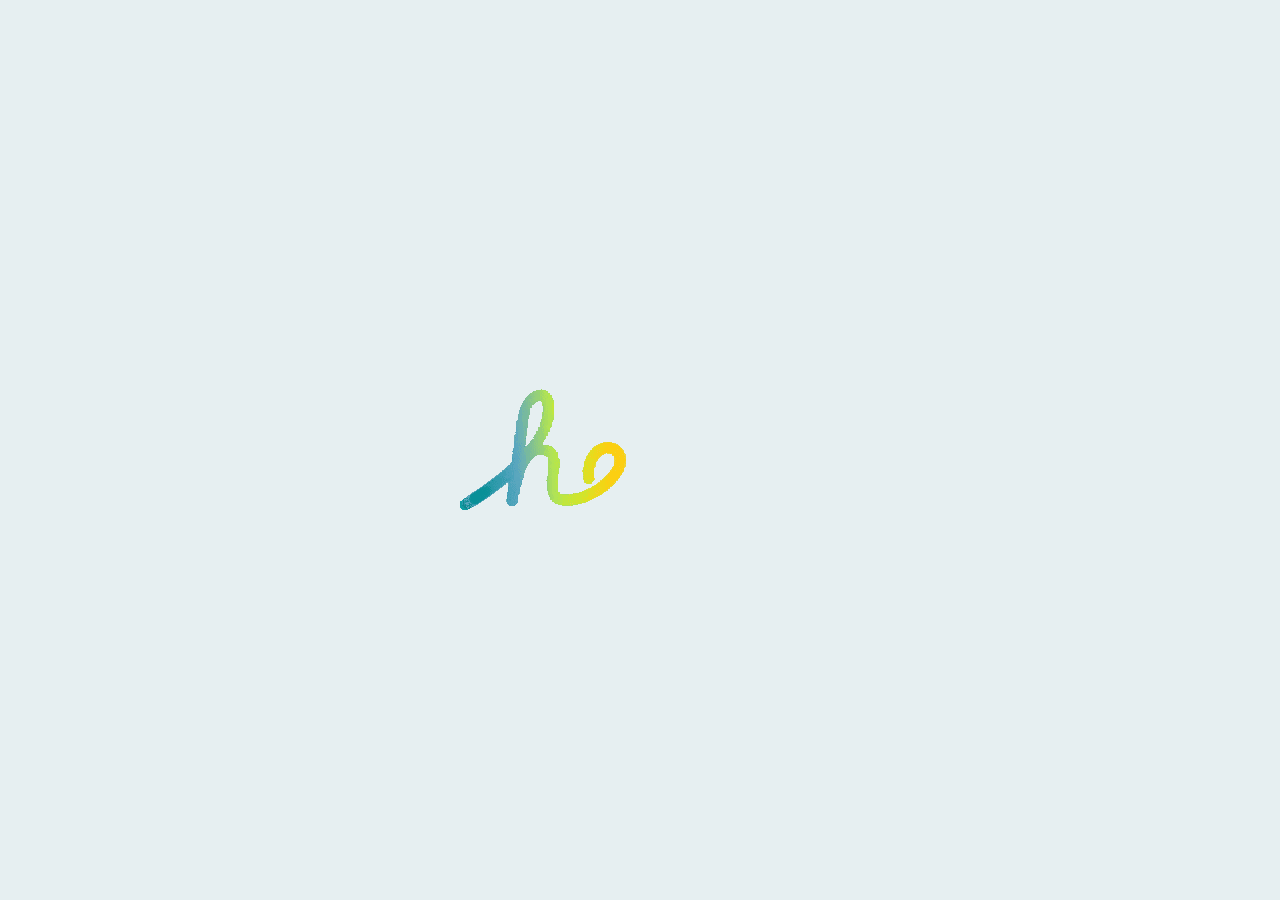
==== index.html @ bbb646bc "update" ====
<!DOCTYPE html>
<html lang="en">
<head>
    <meta charset="UTF-8">
    <meta http-equiv="X-UA-Compatible" content="IE=edge">
    <meta name="viewport" content="width=device-width, initial-scale=1.0">
    <meta name="keywords" content="website, about" />
    <meta name="description" content="Welcome to PhucDo's Website - Home Page" />
    <!-- Custom CSS -->
    <link rel="stylesheet" href="./assets/css/style.css">
    <!-- Font Awesome -->
    <link rel="stylesheet" href="https://cdnjs.cloudflare.com/ajax/libs/font-awesome/5.15.3/css/all.min.css" integrity="sha512-iBBXm8fW90+nuLcSKlbmrPcLa0OT92xO1BIsZ+ywDWZCvqsWgccV3gFoRBv0z+8dLJgyAHIhR35VZc2oM/gI1w==" crossorigin="anonymous" referrerpolicy="no-referrer" />
    <!-- Favicon -->
    <link id='favicon' rel="shortcut icon" href="./assets/images/favicon.png" type="image/x-png">
    <title>Phuc Do - Home Page</title>
</head>
<body oncontextmenu="return false">

<!-- pre loader -->
<div class="loader-container">
  <img draggable="true" src="./assets/images/hello.gif" alt="">
</div>
<header>
        <a href="https://github.com/dobabaophuc1706" class="logo">Phuc Do  <img src="https://raw.githubusercontent.com/dobabaophuc1706/dobabaophuc1706.github.io/main/assets/images/status.png" width="14" height="14" alt="status"></a>

        <div id="menu" class="fas fa-bars"></div>
        <nav class="navbar">
            <ul>
            <li><a class="active" href="https://dobabaophuc1706-github-io.pages.dev/music">Music</a></li>
            <li><a class="active" href="https://dobabaophuc1706-github-io.pages.dev/signIPA">Sign IPA</a></li>
            <li><a class="active" href="https://github.com/dobabaophuc1706/LS-UI-Store">LS UI Store</a></li>
            <li><a class="active" href="https://misakarepojson.pages.dev">Check Tweaks</a></li>
            <li><a class="active" href="https://fontclock.pages.dev">Clock Fonts</a></li>
            </ul>
        </nav>
</header>
<!-- navbar ends -->


<!-- hero section starts -->
<section class="home" id="home">
    <div id="particles-js"></div>

    <div class="content">
    <h2>Hi...<br/> I'm Phuc... <span></span></h2>
    <p>I am <span class="typing-text"></span></p>
    <a href="misaka://addrepo=https://misakarepojson.pages.dev/repo.json" class="btn"><span>Add Misaka Repository</span>
      <i class="fas fa-arrow-circle-down"></i>
    </a>
    <div class="socials">
        <ul class="social-icons">
          <li><a class="github" aria-label="GitHub" href="https://github.com/dobabaophuc1706" target="_blank"><i class="fab fa-github"></i></a></li>
          <li><a class="twitter" aria-label="Twitter" href="https://twitter.com/dobabaophuc" target="_blank"><i class="fab fa-twitter"></i></a></li>
          <li><a class="facebook" aria-label="Facebook" href="https://facebook.com/dobabaophuc1706" target="_blank"><i class="fab fa-facebook"></i></a></li>
          <li><a class="telegram" aria-label="Telegram" href="https://t.me/phucdo1706" target="_blank"><i class="fab fa-telegram"></i></a></li>
          <li><a class="yt" aria-label="YouTube" href="https://www.youtube.com/channel/UCB5ZQyTwXWkXCg0PFtH3zMQ" target="_blank"><i class="fab fa-youtube"></i></a></li>
          <li><a class="spotify" aria-label="Spotify" href="https://open.spotify.com/user/31e762ovvlrkbr4xlr22jmeultrm?fbclid=IwAR3EczogTOwq1fBAxsrzgwaZUulPCOMo-_GIWRINCuCqUSP1M-WBtZqvEN4"><i class="fab fa-spotify" target="_blank"></i></a></li>
          <li><a class="kofi" aria-label="Ko-Fi" href="https://ko-fi.com/dobabaophuc"><i class="fas fa-coffee" target="_blank"></i></a></li>
        </ul>
      </div>
      </div>
      <div class="image">
    <img draggable="false" class="tilt" src="./assets/images/avt2.png" alt="">
</div>
</section>
<!-- hero section ends -->


<!-- ==== ALL MAJOR JAVASCRIPT CDNS STARTS ==== -->
<!-- jquery cdn -->
<script src="https://cdnjs.cloudflare.com/ajax/libs/jquery/3.6.0/jquery.min.js" integrity="sha512-894YE6QWD5I59HgZOGReFYm4dnWc1Qt5NtvYSaNcOP+u1T9qYdvdihz0PPSiiqn/+/3e7Jo4EaG7TubfWGUrMQ==" crossorigin="anonymous" referrerpolicy="no-referrer"></script>

<!-- typed.js cdn -->
<script src="https://cdnjs.cloudflare.com/ajax/libs/typed.js/2.0.5/typed.min.js" integrity="sha512-1KbKusm/hAtkX5FScVR5G36wodIMnVd/aP04af06iyQTkD17szAMGNmxfNH+tEuFp3Og/P5G32L1qEC47CZbUQ==" crossorigin="anonymous" referrerpolicy="no-referrer"></script>

<!-- particle.js links -->
<script src="./assets/js/particles.min.js"></script>
<script src="./assets/js/app.js"></script>

<!-- vanilla tilt.js links -->
<script src="https://cdnjs.cloudflare.com/ajax/libs/vanilla-tilt/1.7.0/vanilla-tilt.min.js" integrity="sha512-SttpKhJqONuBVxbRcuH0wezjuX+BoFoli0yPsnrAADcHsQMW8rkR84ItFHGIkPvhnlRnE2FaifDOUw+EltbuHg==" crossorigin="anonymous" referrerpolicy="no-referrer"></script>

<!-- scroll reveal anim -->
<script src="https://unpkg.com/scrollreveal"></script>

<script
      type="text/javascript"
      src="https://cdn.jsdelivr.net/npm/emailjs-com@3/dist/email.min.js"
    ></script>

<!-- ==== ALL MAJOR JAVASCRIPT CDNS ENDS ==== -->

<script src="./assets/js/script.js"></script>

</body>
</html>
---- assets/css/style.css ----
@import url("https://fonts.googleapis.com/css2?family=Poppins:wght@400;600;700&display=swap");
@import url("https://fonts.googleapis.com/css2?family=Nunito:ital,wght@0,300;0,400;0,600;0,700;1,300;1,400&display=swap");

* {
  margin: 0;
  padding: 0;
  box-sizing: border-box;
  text-decoration: none;
  outline: none;
  border: none;
  text-transform: capitalize;
  transition: all 0.2s linear;
}
html {
  font-size: 62.5%;
  overflow-x: hidden;
  scroll-behavior: smooth;
}
body {
  background: #f7f7f7;
  font-family: "Poppins", sans-serif;
}

*::selection {
  background: #2b3dda;
  color: #fff;
}

html {
  font-size: 62.5%;
  overflow-x: hidden;
}
html::-webkit-scrollbar {
  width: 0.8rem;
}
html::-webkit-scrollbar-track {
  background: rgb(202, 245, 232);
}
html::-webkit-scrollbar-thumb {
  background: #017377;
}

/* pre loader start */
.loader-container {
  position: fixed;
  top: 0;
  left: 0;
  z-index: 10000;
  background: #e6eff1;
  display: flex;
  align-items: center;
  justify-content: center;
  height: 100%;
  width: 100%;
}
.loader-container.fade-out {
  top: -120%;
}
/* pre loader end */

/* navbar starts */
header {
  position: fixed;
  top: 0;
  left: 0;
  right: 0;
  z-index: 1000;
  display: flex;
  align-items: center;
  justify-content: space-between;
  padding: 1.7rem 10%;
  height: 6.5rem;
  background-color: #fff;
  box-shadow: 0 1px 4px rgba(146, 161, 176, 0.3);
}
section {
  min-height: 100vh;
  padding: 2rem 9%;
}
.heading {
  font-size: 3.5rem;
  color: rgb(32, 32, 32);
  font-weight: 800;
  text-align: center;
}
.heading span {
  color: rgb(115, 3, 167);
}
header .logo {
  font-size: 1.9rem;
  font-weight: 800;
  text-decoration: none;
  color: #0e2431;
}
header .logo i {
  font-size: 2.2rem;
}
header .logo:hover {
  color: #fc8c05;
}
header .navbar ul {
  list-style: none;
  display: flex;
  justify-content: center;
  align-items: center;
}
header .navbar li {
  margin-left: 2.5rem;
}
header .navbar ul li a {
  font-size: 1.57rem;
  color: #0e2431;
  font-weight: 600;
  text-decoration: none;
  letter-spacing: 0.04rem;
  transition: 0.2s;
}
header .navbar ul li a.active,
header .navbar ul li a:hover {
  color: #007bb6;
  border-bottom: 0.2rem solid #007bb6;
  padding: 0.5rem 0;
}
/* navbar ends */

/* hamburger icon starts*/
#menu {
  font-size: 3rem;
  cursor: pointer;
  color: rgb(24, 2, 63);
  display: none;
}
@media (max-width: 768px) {
  #menu {
    display: block;
  }
  header .navbar {
    position: fixed;
    top: 6.5rem;
    right: -120%;
    width: 75%;
    height: 100%;
    text-align: left;
    align-items: flex-start;
    background-color: #0e0f31;
  }
  header .navbar ul {
    flex-flow: column;
    padding: 1rem;
  }
  header .navbar ul li {
    text-align: center;
    width: 100%;
    margin: 1rem 0;
    border-radius: 0.5rem;
    width: 26rem;
  }
  header .navbar ul li a {
    display: block;
    padding: 1rem;
    text-align: left;
    color: #fff;
    font-size: 2rem;
  }
  header .navbar ul li a.active,
  header .navbar ul li a:hover {
    padding: 1rem;
    color: #fff;
    border-radius: 0.5rem;
    border-bottom: 0.5rem solid #007bb6;
  }
  .fa-times {
    transform: rotate(180deg);
  }
  header .navbar.nav-toggle {
    right: 0;
  }
}
/* hamburger icon ends */

/* hero section starts*/
.home {
  position: relative;
  display: flex;
  flex-wrap: wrap;
  gap: 1.5rem;
  min-height: 100vh;
  align-items: center;
}
.home #particles-js {
  position: absolute;
  top: 0;
  left: 0;
  height: 100%;
  width: 100%;
}
.home::before {
  content: "";
  position: absolute;
  top: 0;
  left: 0;
  height: 100%;
  width: 100%;
}
.home .content {
  flex: 1 1 40rem;
  padding-top: 1rem;
  z-index: 1;
}
.home .image {
  flex: 1 1 40rem;
  z-index: 1;
}
.home .image img {
  width: 70%;
  margin-left: 6rem;
  border-radius: 50%;
  box-shadow: 0 2px 8px rgba(0, 0, 0, 0.3);
  cursor: pointer;
}
.home .image img:hover {
  box-shadow: 0 5px 15px rgba(0, 0, 0, 0.5);
}
.home .content h2 {
  font-size: 5rem;
  font-weight: 800;
  color: #002057;
}
.home .content h2 span {
  font-size: 5rem;
  font-weight: 800;
  color: #ff7b00;
}
.home .content p {
  font-size: 2.5rem;
  color: #000;
  font-weight: 600;
  padding: 1rem 0;
}
.home .content p span {
  font-size: 2.5rem;
  color: rgb(148, 8, 8);
  font-weight: 600;
  padding: 1rem 0;
}
.home .btn {
  margin-top: 1rem;
  position: absolute;
  line-height: 0;
  padding: 1.6rem 3rem;
  border-radius: 4em;
  transition: 0.5s;
  color: #fff;
  background: #cd10df;
  box-shadow: 0px 5px 18px rgb(204, 2, 255);
  font-family: "Nunito", sans-serif;
}
.home .btn span {
  font-weight: 700;
  font-size: 1.7rem;
  letter-spacing: 0.1rem;
}
.home .btn i {
  margin-left: 0.3rem;
  font-size: 1.5rem;
  transition: 0.3s;
}
.home .btn:hover {
  background: #7e0478;
}
.home .btn:hover i {
  transform: translateX(5px);
}

/* social icons start */
.socials {
  position: relative;
  margin-top: 9rem;
}
.socials .social-icons {
  padding-left: 0;
  margin-bottom: 0;
  list-style: none;
}
.socials .social-icons li {
  display: inline-block;
  margin-bottom: 14px;
}
.social-icons a {
  font-size: 2rem;
  display: inline-block;
  line-height: 44px;
  color: #000000;
  background-color: #3a333338;
  width: 44px;
  height: 44px;
  text-align: center;
  margin-right: 8px;
  border-radius: 100%;
  -webkit-transition: all 0.2s linear;
  -o-transition: all 0.2s linear;
  transition: all 0.2s linear;
}
.social-icons a:active,
.social-icons a:focus,
.social-icons a:hover {
  color: #fff;
  background-color: #0685da;
}
.social-icons a.github:hover {
  background-color: #0e0e0e;
}
.social-icons a.twitter:hover {
  background-color: #00aced;
}
.social-icons a.facebook:hover {
  background-color: #1185af;
}
.social-icons a.telegram:hover {
  background-color: #5acbff;
}
.social-icons a.yt:hover {
  background-color: #b60000;
}
.social-icons a.spotify:hover {
  background-color: #34b600;
}
.social-icons a.dev:hover {
  background-color: #070707;
}
.social-icons a.instagram:hover {
  background-color: #ee00da;
}
.social-icons a.misaka:hover {
  background-color: #00f2ff;
}
.social-icons a.discord:hover {
  background-color: #8f2e86;
}
.social-icons a.kofi:hover {
  background-color: #ff0000;
}
/* social icons end */

/* hero media queries starts*/
@media (max-width: 450px) {
  .home .btn {
    margin: 4rem 0;
  }
  .socials {
    margin-top: 12rem;
  }
  .home .image img {
    margin-top: -12rem;
  }
  .home .content p {
    font-size: 2.2rem;
  }
  .home .content p span {
    font-size: 2.2rem;
  }
}
/* hero media queries ends*/
/* hero section end */

/* about section starts */
.about {
  background: rgb(255, 255, 255);
}
.about .row {
  display: flex;
  flex-direction: row;
  gap: 2rem;
  flex-wrap: wrap;
  padding: 4rem;
}
.about .row .image {
  text-align: center;
  flex: 1 1 35rem;
}
.about .row .image img {
  margin: 4rem;
  width: 30rem;
  height: auto;
  border-radius: 5%;
  box-shadow: 0 5px 10px rgba(0, 0, 0, 0.6);
  mix-blend-mode: luminosity;
  transition: 0.3s;
  cursor: pointer;
}
.about .row .image img:hover {
  mix-blend-mode: normal;
}
.about .row .content {
  flex: 1 1 45rem;
  padding: 3rem;
}
.about .row .content h3 {
  color: rgb(27, 27, 27);
  font-size: 2.5rem;
}
.about .row .content .tag {
  font-size: 1.4rem;
  color: #020133;
  font-weight: 600;
  margin-top: 1rem;
}
.about .row .content p {
  font-size: 1.5rem;
  margin-top: 1.5rem;
  font-family: "Nunito";
  font-weight: 600;
  text-transform: none;
}
.about .row .content .box-container {
  display: flex;
  flex-wrap: wrap;
  gap: 1.5rem;
  font-family: "Nunito";
  font-weight: 600;
}
.about .row .content .box-container .box p {
  text-transform: none;
}
.about .row .content .box-container .box p span {
  color: #011aff;
}
.resumebtn {
  margin-top: 6rem;
}
.resumebtn .btn {
  padding: 1.7rem 3rem;
  border-radius: 0.5em;
  transition: 0.3s;
  color: #fff;
  background: #2506ad;
  box-shadow: 0px 5px 10px rgba(48, 68, 247, 0.6);
  font-family: "Nunito", sans-serif;
}
.resumebtn .btn span {
  font-weight: 600;
  font-size: 1.8rem;
  letter-spacing: 0.1rem;
}
.resumebtn .btn i {
  margin-left: 0.3rem;
  font-size: 1.2rem;
  transition: 0.3s;
}
.resumebtn .btn:hover {
  background: #1a047e;
}
.resumebtn .btn:hover i {
  transform: translateX(5px);
}
/* about media queries starts*/
@media screen and (max-width: 600px) {
  .about .row .image {
    margin-top: 2rem;
  }
  .about .row .image img {
    margin: 0 auto;
    width: 80%;
    mix-blend-mode: normal;
  }
  .about .row {
    padding: 0.5rem;
    margin-bottom: 7rem;
  }
  .about .row .content {
    padding: 1rem;
  }
  .about .row .content .box-container {
    gap: 0;
  }
}
/* about media queries ends*/
/* about section ends */

/* skills section starts */
.skills {
  min-height: 90vh;
  background: linear-gradient(to bottom, #57059e, #4a00e0);
}
.skills h2 {
  color: #fff;
}
.skills .heading span {
  color: rgb(255, 230, 0);
}
.skills .container {
  background: rgba(0, 0, 22, 0.4);
  color: #fff;
  border-radius: 1rem;
  padding: 2rem;
  width: 90%;
  margin: auto;
  margin-top: 2rem;
}
.skills .container .row {
  display: grid;
  grid-template-columns: repeat(6, 1fr);
  flex-wrap: wrap;
  gap: 1.8rem;
}
.skills .container .bar {
  margin-bottom: 15px;
  padding: 10px;
  border-radius: 1rem;
  box-shadow: 0 4px 10px rgba(0, 0, 0, 0.2);
  background: rgba(0, 0, 22, 0.9);
  transition: 0.2s;
}
.skills .container .bar:hover {
  box-shadow: 0 8px 10px rgba(0, 2, 68, 0.8) !important;
  background-color: rgba(0, 0, 0, 0.9) !important;
}
.skills .container .bar .info {
  display: flex;
  flex-direction: column;
  align-items: center;
  gap: 1rem;
  margin-top: 1rem;
}
.skills .container .bar .info i {
  font-size: 4rem;
}
.skills .container .bar .info span {
  font-size: 2rem;
  font-weight: 500;
  font-family: "Poppins";
  margin-left: 0.5rem;
}
/* skills media queries starts*/
@media screen and (max-width: 600px) {
  .skills .container {
    padding: 0;
    margin: 0;
  }
  .skills .container .row {
    grid-template-columns: repeat(2, 1fr);
    margin: 1rem;
    padding: 2rem 0.2rem 2rem 0.2rem;
    gap: 1rem;
  }
  .skills .container {
    margin-top: 5px;
    width: 100%;
  }
}
/* skills media queries ends*/
/* skills section ends */

/* education section starts */
.education {
  background: #e5ecfb;
  min-height: 80vh;
}
.education .qoute {
  font-size: 1.5rem;
  text-align: center;
  font-family: "Nunito", sans-serif;
  font-weight: 600;
  margin-top: 0.5rem;
}
.education .box-container {
  display: flex;
  flex-wrap: wrap;
  justify-content: center;
  align-items: center;
  flex-direction: column;
}
.education .box-container .box {
  display: flex;
  flex-direction: row;
  width: 80%;
  border-radius: 0.5rem;
  box-shadow: 0.2rem 0.5rem 1rem rgba(0, 0, 0, 0.2);
  text-align: center;
  position: relative;
  margin-top: 2rem;
  overflow: hidden;
  transition: 0.3s;
  background: rgb(252, 252, 252);
}
.education .box-container .box:hover {
  transform: scale(1.03);
  box-shadow: 1rem 0.5rem 1.2rem rgba(0, 0, 0, 0.3);
}
.education .box-container .box .image {
  flex: 1 1 20rem;
  width: 100%;
}
.education .box-container .box img {
  object-fit: cover;
  position: relative;
  width: 100%;
  height: 100%;
}
.education .box-container .box .content {
  position: relative;
  display: flex;
  flex-direction: column;
  padding: 1rem;
  flex-wrap: wrap;
  flex: 1 1 70rem;
}
.education .box-container .box .content h3 {
  font-size: 2.5rem;
  color: #012970;
  padding: 0.5rem 0;
  font-weight: 600;
  text-align: left;
  margin-left: 1rem;
}
.education .box-container .box .content p {
  font-size: 1.5rem;
  margin-left: 1rem;
  text-align: left;
}
.education h4 {
  font-size: 2rem;
  color: rgb(34, 109, 0);
  text-align: left;
  margin: 1rem;
  font-family: "Nunito", sans-serif;
  font-weight: 700;
}

/* education media queries starts*/
@media screen and (max-width: 600px) {
  .education .box-container .box {
    flex-direction: column;
    width: 100%;
  }
  .education .box-container .box .image {
    width: 100%;
    height: 25rem;
  }
  .education .box-container .box img {
    width: 100%;
  }
  .education .box-container .box .content {
    position: relative;
    display: flex;
    flex-direction: column;
    padding: 1rem;
    flex-wrap: wrap;
    flex: 0;
  }
  .education .btns {
    margin-top: 2rem;
    margin-left: 1rem;
    margin-right: 1rem;
    flex-wrap: wrap;
  }
}
/* education media queries ends*/
/* education section ends */

/* work section starts */
.work {
  /* background: #010124; */
  background: linear-gradient(to bottom, #000031, #00002c);
}
.work h2 {
  color: #fff;
  padding: 1rem;
}
.work .heading span {
  color: rgb(255, 230, 0);
}
.work .box-container {
  display: flex;
  flex-wrap: wrap;
  gap: 1.5rem;
  margin: 2rem;
}
.work .box-container .box {
  flex: 1 1 30rem;
  border-radius: 0.5rem;
  box-shadow: 0 0.5rem 1rem rgba(0, 0, 0, 0.1);
  position: relative;
  overflow: hidden;
  height: 30rem;
}
.work .box-container .box img {
  height: 100%;
  width: 100%;
  object-fit: cover;
}
.work .box-container .box .content {
  height: 100%;
  width: 100%;
  position: absolute;
  top: 85%;
  left: 0;
  background: rgba(255, 255, 255, 0.9);
  display: flex;
  flex-direction: column;
}
.work .box-container .box .content .tag {
  display: flex;
  flex-direction: row;
  justify-content: space-between;
  align-items: center;
  height: 4.5rem;
  width: 100%;
  padding-left: 1rem;
  background: #ffd900;
}
.work .box-container .box .content .tag h3 {
  font-size: 2rem;
}
.work .box-container .box:hover .content {
  top: 25%;
}
.work .desc {
  margin: 2rem;
  display: flex;
  flex-direction: column;
  justify-content: center;
}
.work .desc p {
  font-size: 1.5rem;
}
.work .desc .btns {
  display: flex;
  justify-content: space-between;
  width: 100%;
  margin-top: 2rem;
}
.work .desc .btns .btn {
  line-height: 0;
  display: inline;
  padding: 1.5rem 2.5rem;
  border-radius: 0.5rem;
  font-size: 1.5rem;
  color: #fff;
  background: rgb(12, 12, 12);
  margin-right: 2rem;
}
.work .desc .btns .btn:hover {
  background: #310ae0f5;
}
.work .viewall {
  display: flex;
  justify-content: center;
}
.work .viewall .btn {
  position: relative;
  line-height: 0;
  padding: 1.6rem 3rem;
  border-radius: 0.5em;
  transition: 0.5s;
  color: rgb(255, 255, 255);
  font-weight: 700;
  border: 2px solid #fff;
  box-shadow: 0px 5px 10px rgba(65, 84, 241, 0.4);
  text-align: center;
}
.work .viewall .btn span {
  font-weight: 600;
  font-size: 1.7rem;
  font-family: "Nunito", sans-serif;
}
.work .viewall .btn i {
  margin-left: 0.3rem;
  font-size: 1.5rem;
  transition: 0.3s;
}
.work .viewall .btn:hover {
  background: #fff;
  color: #000;
}
.work .viewall .btn:hover i {
  transform: translateX(5px);
}
/* work section ends */

/* experience section starts */
.experience .timeline {
  position: relative;
  max-width: 1200px;
  margin: 0 auto;
}
.experience .timeline::after {
  content: "";
  position: absolute;
  width: 6px;
  background: #020133;
  top: 0;
  bottom: 0;
  left: 50%;
  margin-left: -3px;
  z-index: -2;
}
.experience .container {
  padding: 10px 40px;
  position: relative;
  background-color: inherit;
  width: 50%;
}
/*circles on timeline*/
.experience .container::after {
  content: "\f0b1";
  position: absolute;
  width: 25px;
  height: 25px;
  right: -17px;
  background-color: rgb(255, 255, 255);
  border: 4px solid #ff9f55;
  top: 15px;
  border-radius: 50%;
  z-index: 100;
  font-size: 1.89rem;
  text-align: center;
  font-weight: 600;
  color: #02094b;
  font-family: "Font Awesome\ 5 Free";
}
.experience .left {
  left: 0;
}
.experience .right {
  left: 50%;
}
/* arrows pointing right */
.experience .left::before {
  content: " ";
  height: 0;
  position: absolute;
  top: 22px;
  width: 0;
  z-index: 1;
  right: 30px;
  border: medium solid #f68c09;
  border-width: 10px 0 10px 10px;
  border-color: transparent transparent transparent #f68c09;
}
/* arrows pointing left  */
.experience .right::before {
  content: " ";
  height: 0;
  position: absolute;
  top: 22px;
  width: 0;
  z-index: 1;
  left: 30px;
  border: medium solid #f68c09;
  border-width: 10px 10px 10px 0;
  border-color: transparent #f68c09 transparent transparent;
}
.experience .right::after {
  left: -16px;
}
.experience .content {
  background-color: #f68c09;
  position: relative;
  border-radius: 6px;
}
.experience .content .tag {
  font-size: 1.3rem;
  padding-top: 1.5rem;
  padding-left: 1.5rem;
}
.experience .content .desc {
  margin-left: 1.5rem;
  padding-bottom: 1rem;
}
.experience .content .desc h3 {
  font-size: 1.5rem;
  font-weight: 600;
}
.experience .content .desc p {
  font-size: 1.2rem;
}
/* view all button */
.morebtn {
  display: flex;
  justify-content: center;
}
.morebtn .btn {
  position: relative;
  line-height: 0;
  padding: 1.6rem 3rem;
  border-radius: 0.5em;
  transition: 0.5s;
  color: #fff;
  background: #2506ad;
  box-shadow: 0px 5px 10px rgba(48, 68, 247, 0.6);
  text-align: center;
}
.morebtn .btn span {
  font-weight: 600;
  font-size: 1.7rem;
  font-family: "Nunito", sans-serif;
}
.morebtn .btn i {
  margin-left: 0.3rem;
  font-size: 1.5rem;
  transition: 0.3s;
}
.morebtn .btn:hover {
  background: #1a047e;
}
.morebtn .btn:hover i {
  transform: translateX(5px);
}

/* Media queries - Responsive timeline on screens less than 600px wide */
@media screen and (max-width: 600px) {
  .experience {
    min-height: 80vh;
  }
  .experience .timeline {
    margin-top: 2rem;
  }
  .experience .timeline::after {
    left: 31px;
  }
  .experience .container {
    width: 100%;
    padding-left: 8rem;
    padding-right: 2rem;
  }
  .experience .container::after {
    font-size: 2.2rem;
  }
  .experience .container::before {
    left: 61px;
    border: medium solid #f68c09;
    border-width: 10px 10px 10px 0;
    border-color: transparent #f68c09 transparent transparent;
  }
  .experience .left::after {
    left: 15px;
  }
  .experience .right::after {
    left: 15px;
  }
  .experience .right {
    left: 0%;
  }
  .morebtn {
    margin-top: 3rem;
  }
}
/* experience media queries ends */
/* experience section ends */

/* contact section starts */
.contact {
  background: #e5ecfb;
  min-height: 60vh;
}
.contact .container {
  max-width: 1050px;
  width: 100%;
  background: #fff;
  border-radius: 1.5rem;
  margin: 2rem 5rem;
  box-shadow: 0 5px 10px rgba(0, 0, 0, 0.15);
}
.contact .container .content {
  display: flex;
  align-items: center;
  justify-content: space-between;
  padding: 2.5rem 2rem;
}
.contact .content .image-box {
  max-width: 60%;
  margin-left: 4rem;
}
.contact .content .image-box img {
  width: 100%;
  height: 40rem;
  position: relative;
}
.contact .content form {
  width: 45%;
  margin-right: 3.5rem;
}
form .form-group {
  display: flex;
  flex-direction: column;
  justify-content: center;
}
.form-group .field {
  height: 50px;
  display: flex;
  position: relative;
  margin: 1rem;
  width: 100%;
}
form i {
  position: absolute;
  top: 50%;
  left: 18px;
  color: rgb(51, 51, 51);
  font-size: 17px;
  pointer-events: none;
  transform: translateY(-50%);
}
form .field input,
form .message textarea {
  width: 100%;
  height: 100%;
  outline: none;
  padding: 0 16px 0 48px;
  font-size: 16px;
  font-family: "Poppins", sans-serif;
  border-radius: 5px;
  border: 1px solid rgb(51, 51, 51);
  background: #e5ecfb;
}
.field input::placeholder,
.message textarea::placeholder {
  color: rgb(51, 51, 51);
}
.field input:focus,
.message textarea:focus {
  padding-left: 47px;
  border: 2px solid rgb(115, 3, 167);
}
.field input:focus ~ i,
.message textarea:focus ~ i {
  color: rgb(115, 3, 167);
}
form .message {
  position: relative;
  margin: 1rem;
  width: 100%;
}
form .message i {
  top: 25px;
  font-size: 20px;
  left: 15px;
}
form .message textarea {
  min-height: 130px;
  max-height: 230px;
  max-width: 100%;
  min-width: 100%;
  padding: 12px 20px 0 48px;
}
form .message textarea::-webkit-scrollbar {
  width: 0px;
}
form .button-area {
  display: flex;
  float: right;
  flex-direction: row-reverse;
}
.button-area button {
  color: #fff;
  border: none;
  outline: none;
  font-size: 1.8rem;
  cursor: pointer;
  border-radius: 5px;
  padding: 13px 25px;
  background: #2506ad;
  box-shadow: 0px 5px 10px rgba(48, 68, 247, 0.6);
  transition: 0.3s ease;
  font-family: "Nunito", sans-serif;
}
.button-area button:hover {
  background: #421cecf5;
}
.button-area span {
  font-size: 17px;
  padding: 1rem;
  display: none;
}
.button-area button i {
  position: relative;
  top: 6px;
  left: 2px;
  font-size: 1.5rem;
  transition: 0.3s;
  color: #fff;
}
.button-area button:hover i {
  left: 8px;
}
/* contact section media queries starts */
@media (max-width: 900px) {
  .contact {
    min-height: 70vh;
  }
  .contact .container {
    margin: 3rem 0 2rem 0;
  }
  .contact .container .content {
    padding: 18px 12px;
  }
  .contact .content .image-box {
    display: none;
  }
  .contact .content form {
    width: 100%;
    margin-right: 2rem;
  }
}
/* contact section media queries ends */
/* contact section ends */

/* footer section starts */
.footer {
  min-height: auto;
  padding-top: 0;
  background: rgb(0, 1, 43);
}
.footer .box-container {
  display: flex;
  justify-content: center;
  flex-wrap: wrap;
}
.footer .box-container .box {
  flex: 1 1 25rem;
  margin: 2.5rem;
}
.footer .box-container .box h3 {
  font-size: 2.5rem;
  color: #fff;
  padding-bottom: 1rem;
  font-weight: normal;
}
.footer .box-container .box p {
  font-size: 1.5rem;
  color: #ccc;
  padding: 0.7rem 0;
  text-transform: none;
}
.footer .box-container .box p i {
  padding-right: 1rem;
  color: #ffae00;
}
.footer .box-container .box a {
  font-size: 1.5rem;
  color: rgb(238, 238, 238);
  padding: 0.3rem 0;
  display: block;
}
.footer .box-container .box a:hover {
  color: #ffae00;
}
.footer .box-container .box .share {
  display: flex;
  flex-wrap: wrap;
  padding: 1rem 0;
}
.footer .box-container .box .share a {
  height: 4rem;
  width: 4rem;
  padding: 1rem;
  text-align: center;
  border-radius: 5rem;
  font-size: 1.7rem;
  margin-right: 1rem;
  transition: 0.2s;
  background: rgb(230, 230, 230);
  color: #02094b;
  border: none;
}
.footer .box-container .box .share a:hover {
  background: transparent;
  transform: scale(0.98);
  border: 0.1rem solid rgb(180, 178, 178);
  color: #ffae00;
}
.footer .credit {
  padding: 1rem 0 0 0;
  text-align: center;
  font-size: 1.5rem;
  font-family: "Nunito", sans-serif;
  font-weight: 600;
  color: #fff;
  border-top: 0.1rem solid #fff3;
}
.footer .credit a {
  color: #ffae00;
}
.footer .fa {
  color: #e90606;
  margin: 0 0.3rem;
  font-size: 1.5rem;
  animation: pound 0.35s infinite alternate;
}
@-webkit-keyframes pound {
  to {
    transform: scale(1.1);
  }
}
@keyframes pound {
  to {
    transform: scale(1.1);
  }
}
@media (max-width: 450px) {
  .footer .box-container .box {
    margin: 1.5rem;
  }
  .footer .box-container .box p {
    padding: 0.7rem;
  }
  .footer .box-container .box .share a {
    padding: 1.2rem;
  }
}
/* footer section ends */

/* common media queries starts*/
@media (max-width: 450px) {
  html {
    font-size: 55%;
  }
  body {
    padding-right: 0;
  }
  section {
    padding: 2rem;
  }
}
/* common media queries ends*/

/* scroll top starts */
#scroll-top {
  position: fixed;
  top: -140%;
  right: 2rem;
  padding: 1rem 1.5rem;
  font-size: 2rem;
  background: #ffae00;
  color: rgb(13, 0, 44);
  border-radius: 50%;
  transition: 1s linear;
  z-index: 1000;
}
#scroll-top.active {
  top: calc(100% - 12rem);
}
/* scroll top ends */
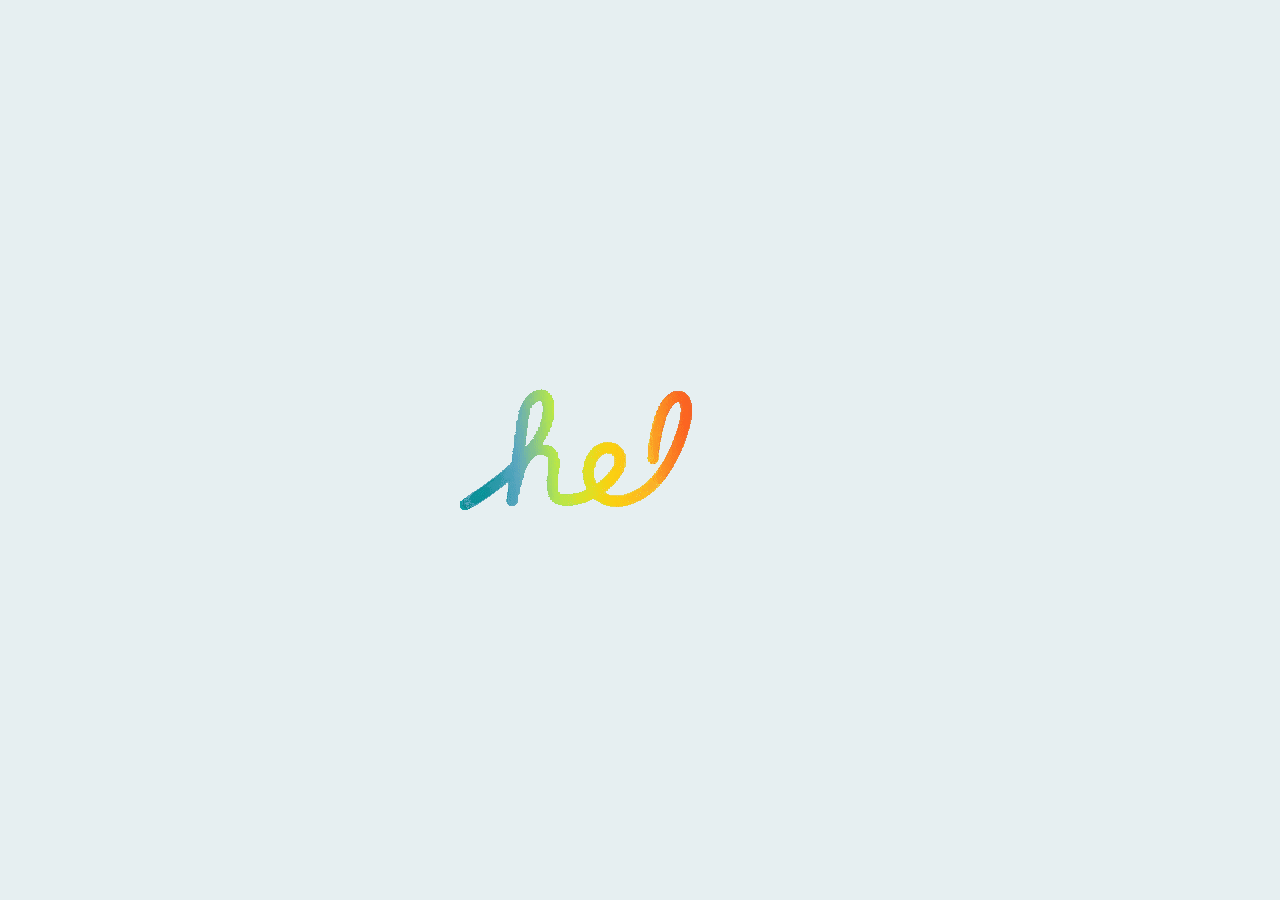
==== commit eaee8587: "update" ====
--- a/index.html
+++ b/index.html
@@ -30,7 +30,7 @@
             <li><a class="active" href="https://dobabaophuc1706-github-io.pages.dev/signIPA">Sign IPA</a></li>
             <li><a class="active" href="https://github.com/dobabaophuc1706/LS-UI-Store">LS UI Store</a></li>
             <li><a class="active" href="https://misakarepojson.pages.dev">Check Tweaks</a></li>
-            <li><a class="active" href="https://fontclock.pages.dev">Clock Fonts</a></li>
+            <li><a class="active" href="https://github.com/dobabaophuc1706/Font-Clock">Clock Fonts</a></li>
             </ul>
         </nav>
 </header>
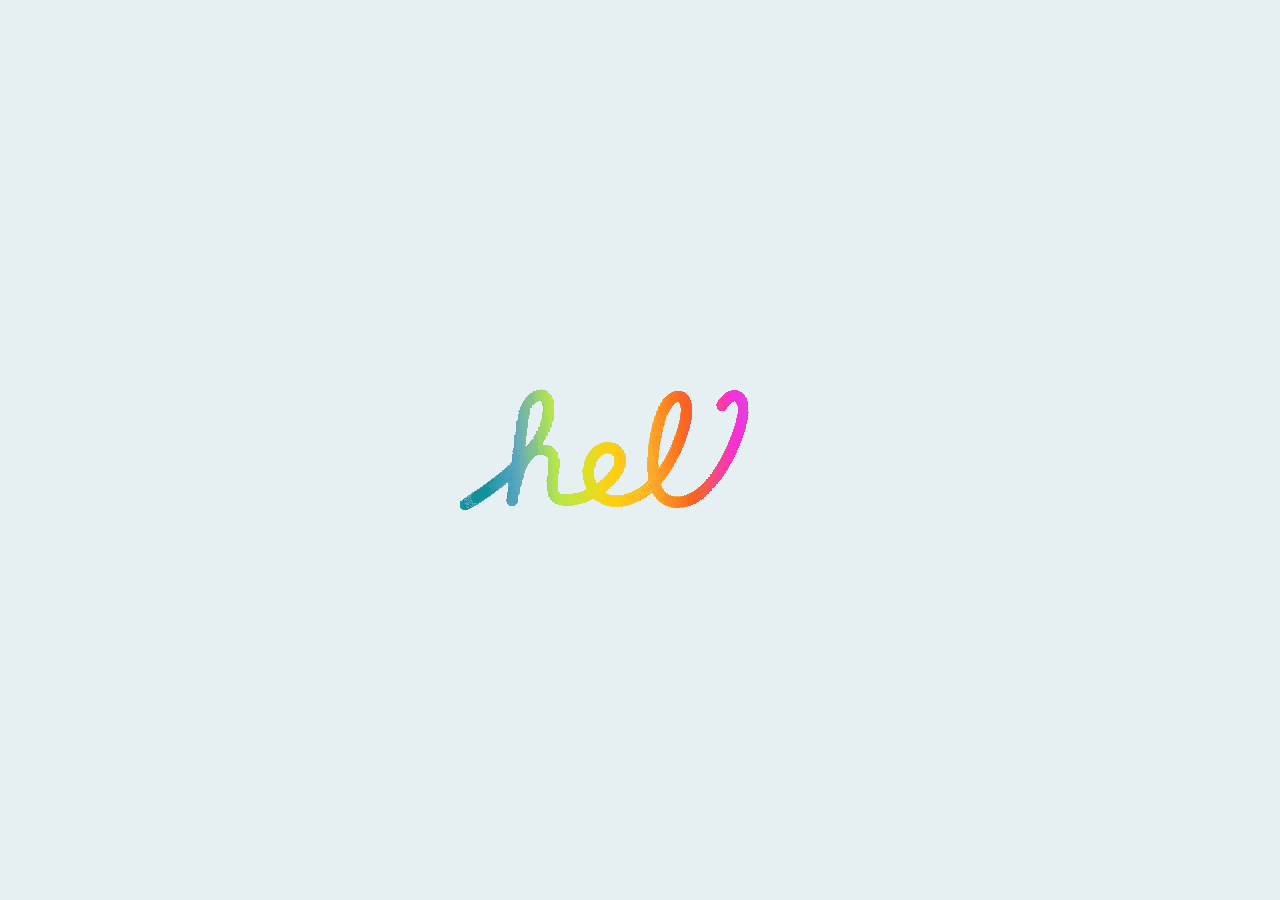
==== commit d8875765: "update" ====
--- a/index.html
+++ b/index.html
@@ -29,7 +29,7 @@
             <li><a class="active" href="https://dobabaophuc1706-github-io.pages.dev/music">Music</a></li>
             <li><a class="active" href="https://dobabaophuc1706-github-io.pages.dev/signIPA">Sign IPA</a></li>
             <li><a class="active" href="https://github.com/dobabaophuc1706/LS-UI-Store">LS UI Store</a></li>
-            <li><a class="active" href="https://misakarepojson.pages.dev">Check Tweaks</a></li>
+            <li><a class="active" href="https://phucdo-repo.pages.dev">Check Tweaks</a></li>
             <li><a class="active" href="https://github.com/dobabaophuc1706/Font-Clock">Clock Fonts</a></li>
             </ul>
         </nav>
@@ -44,7 +44,7 @@
     <div class="content">
     <h2>Hi...<br/> I'm Phuc... <span></span></h2>
     <p>I am <span class="typing-text"></span></p>
-    <a href="misaka://addrepo=https://misakarepojson.pages.dev/repo.json" class="btn"><span>Add Misaka Repository</span>
+    <a href="misaka://addrepo=https://phucdo-repo.pages.dev/repo.json" class="btn"><span>Add Misaka Repository</span>
       <i class="fas fa-arrow-circle-down"></i>
     </a>
     <div class="socials">
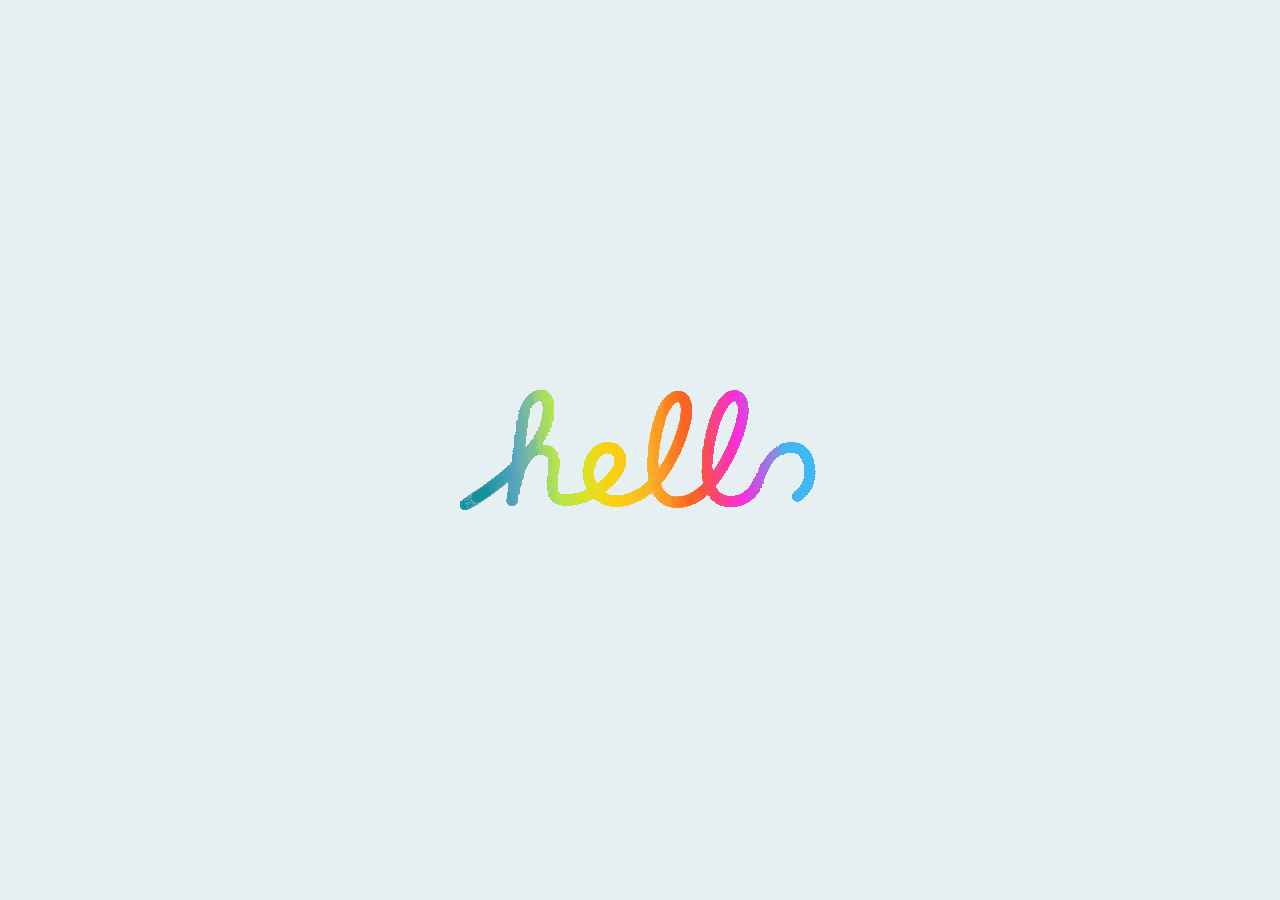
==== commit efc00ce8: "update" ====
--- a/index.html
+++ b/index.html
@@ -26,8 +26,8 @@
         <div id="menu" class="fas fa-bars"></div>
         <nav class="navbar">
             <ul>
-            <li><a class="active" href="https://dobabaophuc1706-github-io.pages.dev/music">Music</a></li>
-            <li><a class="active" href="https://dobabaophuc1706-github-io.pages.dev/signIPA">Sign IPA</a></li>
+            <li><a class="active" href="https://phucdo.pages.dev/music">Music</a></li>
+            <li><a class="active" href="https://phucdo.pages.dev/signIPA">Sign IPA</a></li>
             <li><a class="active" href="https://github.com/dobabaophuc1706/LS-UI-Store">LS UI Store</a></li>
             <li><a class="active" href="https://phucdo-repo.pages.dev">Check Tweaks</a></li>
             <li><a class="active" href="https://github.com/dobabaophuc1706/Font-Clock">Clock Fonts</a></li>
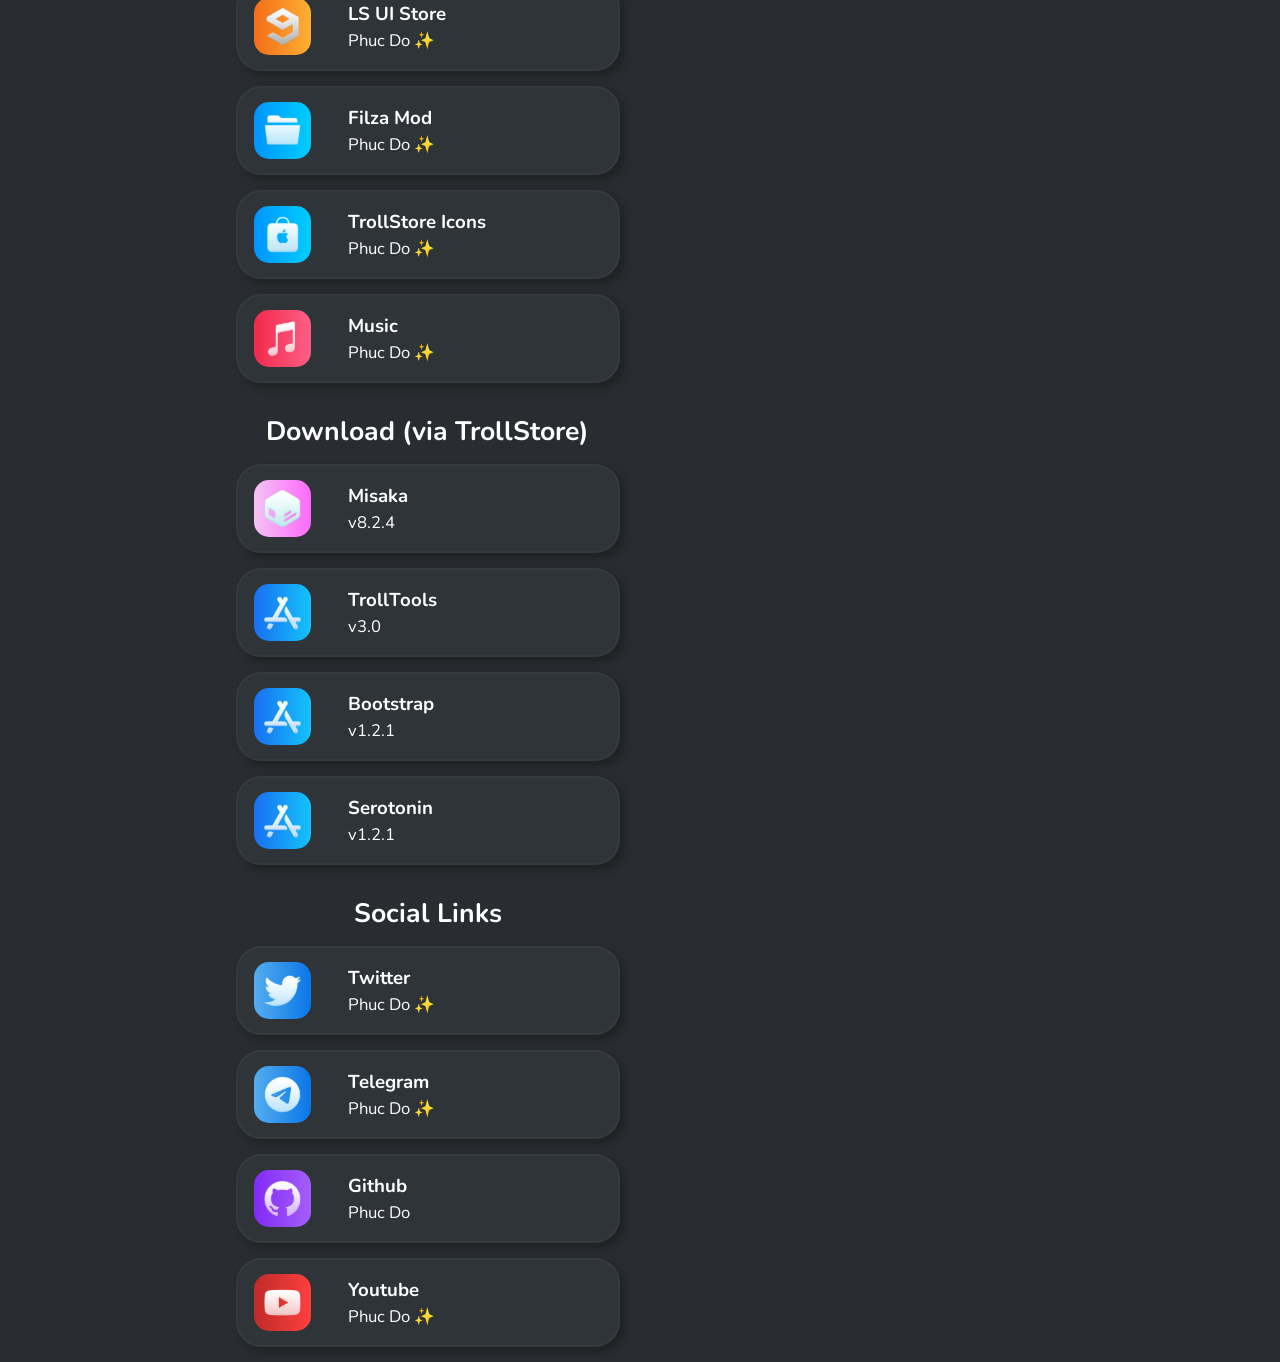
==== commit 2045cc28: "PhucDo's Repository" ====
--- a/index.html
+++ b/index.html
@@ -1,96 +1,429 @@
+
 <!DOCTYPE html>
-<html lang="en">
+<html>
+
 <head>
-    <meta charset="UTF-8">
-    <meta http-equiv="X-UA-Compatible" content="IE=edge">
-    <meta name="viewport" content="width=device-width, initial-scale=1.0">
-    <meta name="keywords" content="website, about" />
-    <meta name="description" content="Welcome to PhucDo's Website - Home Page" />
-    <!-- Custom CSS -->
-    <link rel="stylesheet" href="./assets/css/style.css">
-    <!-- Font Awesome -->
-    <link rel="stylesheet" href="https://cdnjs.cloudflare.com/ajax/libs/font-awesome/5.15.3/css/all.min.css" integrity="sha512-iBBXm8fW90+nuLcSKlbmrPcLa0OT92xO1BIsZ+ywDWZCvqsWgccV3gFoRBv0z+8dLJgyAHIhR35VZc2oM/gI1w==" crossorigin="anonymous" referrerpolicy="no-referrer" />
-    <!-- Favicon -->
-    <link id='favicon' rel="shortcut icon" href="./assets/images/favicon.png" type="image/x-png">
-    <title>Phuc Do - Home Page</title>
-</head>
-<body oncontextmenu="return false">
-
-<!-- pre loader -->
-<div class="loader-container">
-  <img draggable="true" src="./assets/images/hello.gif" alt="">
-</div>
-<header>
-        <a href="https://github.com/dobabaophuc1706" class="logo">Phuc Do  <img src="https://raw.githubusercontent.com/dobabaophuc1706/dobabaophuc1706.github.io/main/assets/images/status.png" width="14" height="14" alt="status"></a>
-
-        <div id="menu" class="fas fa-bars"></div>
-        <nav class="navbar">
-            <ul>
-            <li><a class="active" href="https://phucdo.pages.dev/music">Music</a></li>
-            <li><a class="active" href="https://phucdo.pages.dev/signIPA">Sign IPA</a></li>
-            <li><a class="active" href="https://github.com/dobabaophuc1706/LS-UI-Store">LS UI Store</a></li>
-            <li><a class="active" href="https://phucdo-repo.pages.dev">Check Tweaks</a></li>
-            <li><a class="active" href="https://github.com/dobabaophuc1706/Font-Clock">Clock Fonts</a></li>
-            </ul>
-        </nav>
-</header>
-<!-- navbar ends -->
-
-
-<!-- hero section starts -->
-<section class="home" id="home">
-    <div id="particles-js"></div>
-
-    <div class="content">
-    <h2>Hi...<br/> I'm Phuc... <span></span></h2>
-    <p>I am <span class="typing-text"></span></p>
-    <a href="misaka://addrepo=https://phucdo-repo.pages.dev/repo.json" class="btn"><span>Add Misaka Repository</span>
-      <i class="fas fa-arrow-circle-down"></i>
-    </a>
-    <div class="socials">
-        <ul class="social-icons">
-          <li><a class="github" aria-label="GitHub" href="https://github.com/dobabaophuc1706" target="_blank"><i class="fab fa-github"></i></a></li>
-          <li><a class="twitter" aria-label="Twitter" href="https://twitter.com/dobabaophuc" target="_blank"><i class="fab fa-twitter"></i></a></li>
-          <li><a class="facebook" aria-label="Facebook" href="https://facebook.com/dobabaophuc1706" target="_blank"><i class="fab fa-facebook"></i></a></li>
-          <li><a class="telegram" aria-label="Telegram" href="https://t.me/phucdo1706" target="_blank"><i class="fab fa-telegram"></i></a></li>
-          <li><a class="yt" aria-label="YouTube" href="https://www.youtube.com/channel/UCB5ZQyTwXWkXCg0PFtH3zMQ" target="_blank"><i class="fab fa-youtube"></i></a></li>
-          <li><a class="spotify" aria-label="Spotify" href="https://open.spotify.com/user/31e762ovvlrkbr4xlr22jmeultrm?fbclid=IwAR3EczogTOwq1fBAxsrzgwaZUulPCOMo-_GIWRINCuCqUSP1M-WBtZqvEN4"><i class="fab fa-spotify" target="_blank"></i></a></li>
-          <li><a class="kofi" aria-label="Ko-Fi" href="https://ko-fi.com/dobabaophuc"><i class="fas fa-coffee" target="_blank"></i></a></li>
-        </ul>
-      </div>
-      </div>
-      <div class="image">
-    <img draggable="false" class="tilt" src="./assets/images/avt2.png" alt="">
-</div>
-</section>
-<!-- hero section ends -->
-
-
-<!-- ==== ALL MAJOR JAVASCRIPT CDNS STARTS ==== -->
-<!-- jquery cdn -->
-<script src="https://cdnjs.cloudflare.com/ajax/libs/jquery/3.6.0/jquery.min.js" integrity="sha512-894YE6QWD5I59HgZOGReFYm4dnWc1Qt5NtvYSaNcOP+u1T9qYdvdihz0PPSiiqn/+/3e7Jo4EaG7TubfWGUrMQ==" crossorigin="anonymous" referrerpolicy="no-referrer"></script>
-
-<!-- typed.js cdn -->
-<script src="https://cdnjs.cloudflare.com/ajax/libs/typed.js/2.0.5/typed.min.js" integrity="sha512-1KbKusm/hAtkX5FScVR5G36wodIMnVd/aP04af06iyQTkD17szAMGNmxfNH+tEuFp3Og/P5G32L1qEC47CZbUQ==" crossorigin="anonymous" referrerpolicy="no-referrer"></script>
-
-<!-- particle.js links -->
-<script src="./assets/js/particles.min.js"></script>
-<script src="./assets/js/app.js"></script>
-
-<!-- vanilla tilt.js links -->
-<script src="https://cdnjs.cloudflare.com/ajax/libs/vanilla-tilt/1.7.0/vanilla-tilt.min.js" integrity="sha512-SttpKhJqONuBVxbRcuH0wezjuX+BoFoli0yPsnrAADcHsQMW8rkR84ItFHGIkPvhnlRnE2FaifDOUw+EltbuHg==" crossorigin="anonymous" referrerpolicy="no-referrer"></script>
-
-<!-- scroll reveal anim -->
-<script src="https://unpkg.com/scrollreveal"></script>
-
-<script
-      type="text/javascript"
-      src="https://cdn.jsdelivr.net/npm/emailjs-com@3/dist/email.min.js"
-    ></script>
-
-<!-- ==== ALL MAJOR JAVASCRIPT CDNS ENDS ==== -->
-
-<script src="./assets/js/script.js"></script>
-
+    <meta charset="utf-8">
+    <title>Phuc Do ✨</title>
+    <link rel="icon" href="./assets/images/favicon.png" class="next-head" />
+    <meta name="viewport" content="width=device-width, initial-scale=1">
+    <link href="https://fonts.googleapis.com/css?family=Nunito:200,200i,300,300i,400,400i,600,600i,700,700i,800,800i,900,900i" rel="stylesheet">
+<style>
+
+* {
+  font-family: 'Nunito';
+  src: url("./assets/fonts/nunito.woff2") format('woff2'),
+    url('./assetsfonts/nunito.woff') format('woff');
+  color: white;
+}
+
+body {
+  background-color: #292C30;
+}
+
+a {
+  text-decoration: none;
+}
+
+/*Wrapper*/
+.wrapper {
+  position: absolute;
+  width: calc(100% - 10px);
+  text-align: center;
+  max-width: 850px;
+  top: 50%;
+  left: 50%;
+  -ms-transform: translate(-50%, -50%);
+  transform: translate(-50%, -50%);
+}
+
+/* Columns */
+.column {
+    float: left;
+    width: 50%;
+}
+
+/* Responsive layout - Single Column on Mobile */
+@media screen and (max-width: 850px) {
+    .column {
+        width: 100%;
+    }
+    .wrapper {
+      top: 0;
+      -ms-transform: translate(-50%, 0);
+      transform: translate(-50%, 0);
+    }
+}
+
+
+
+/*Subtitles above boxes*/
+.subtitle {
+  font-size: 20pt;
+  font-weight: bold;
+  text-align: center;
+  padding-top: 15px;
+  padding-bottom: 15px;
+}
+
+h1 {
+  font-size: 25px;
+  font-weight: bold;
+  margin-top: 0;
+}
+h2 {
+  font-size: 20px;
+  font-weight: normal;
+  margin: 0;
+}
+
+.bigbox {
+  background: #2F3439;
+  box-shadow: 5px 5px 10px rgba(0, 0, 0, 0.25);
+  text-align: left;
+  border-radius: 25px;
+  padding: 20px;
+  margin-left: auto;
+  margin-right: auto;
+  margin-bottom: 10px;
+  width: calc(100% - 70px);
+  max-width: 350px;
+  line-height: 1.5;
+  border-style: solid;
+  border-color: rgba(255, 255, 255, 0.03);
+  border-width: 2px;
+}
+
+/* Button */
+.button {
+  background: linear-gradient(to right, #55B49D , #2B7DCA);
+  box-shadow: 5px 5px 10px rgba(0, 0, 0, 0.25);
+  text-align: center;
+  border-radius: 25px;
+  padding-left: 10px;
+  padding-right: 10px;
+  color:white;
+  font-size: 14pt;
+  max-height: 50px;
+  line-height: 50px;
+  transition: all 0.3s ease;
+  -webkit-transition: all 0.3s ease;
+  -moz-transition: all 0.3s ease;
+  -o-transition: all 0.3s ease;
+  -ms-transition: all 0.3s ease;
+}
+.button:hover {
+  filter: hue-rotate(90deg);
+  font-size: 16pt;
+}
+
+.twitter {
+  width: 70px;
+  margin-right: 20px;
+}
+
+.packageicon {
+  width: 37px;
+  height: 37px;
+  transition: all 0.3s ease;
+  -webkit-transition: all 0.3s ease;
+  -moz-transition: all 0.3s ease;
+  -o-transition: all 0.3s ease;
+  -ms-transition: all 0.3s ease;
+}
+.packageBox:hover .packageicon {
+  width: 57px;
+  height: 57px;
+}
+
+.packageIconHolder {
+  width: 37px;
+  height: 37px;
+  padding: 10px;
+  border-radius: 15px;
+  left: 16px;
+  top: 14px;
+  z-index: 0;
+  transition: all 0.3s ease;
+  -webkit-transition: all 0.3s ease;
+  -moz-transition: all 0.3s ease;
+  -o-transition: all 0.3s ease;
+  -ms-transition: all 0.3s ease;
+  position: absolute;
+}
+.packageBox:hover .packageIconHolder {
+  padding: 55px;
+  left: -35px;
+  top: -41px;
+  width: 500px;
+  height: 300px;
+}
+
+.packageContentHolder {
+  position: absolute;
+  left: 110px;
+  top: 16px;
+  max-width: 290px;
+  overflow: hidden;
+  max-height: 80px;
+  overflow: hidden;
+  transition: all 0.3s ease;
+  -webkit-transition: all 0.3s ease;
+  -moz-transition: all 0.3s ease;
+  -o-transition: all 0.3s ease;
+  -ms-transition: all 0.3s ease;
+}
+.packageBox:hover .packageContentHolder {
+  top: 15px;
+}
+
+.packageTitle {
+  font-weight: bold;
+  font-size: 14pt;
+  transition: all 0.3s ease;
+  -webkit-transition: all 0.3s ease;
+  -moz-transition: all 0.3s ease;
+  -o-transition: all 0.3s ease;
+  -ms-transition: all 0.3s ease;
+}
+.packageBox:hover .packageTitle {
+  font-size: 16pt;
+}
+
+.packageDescription, .packageGreyDescription {
+  font-weight: normal;
+  font-size: 12.5pt;
+}
+.packageGreyDescription {
+  color: rgba(255,255,255,.6)
+}
+
+.packageBox {
+  background: #2F3439;
+  box-shadow: 5px 5px 10px rgba(0, 0, 0, 0.25);
+  text-align: left;
+  color: white;
+  border-radius: 25px;
+  padding: 15px;
+  line-height: 1.5;
+  border-style: solid;
+  border-color: rgba(255, 255, 255, 0.03);
+  border-width: 2px;
+  color: white;
+  margin-left: auto;
+  margin-right: auto;
+  margin-bottom: 15px;
+  min-height: 55px;
+  max-height: 55px;
+  width: calc(100% - 60px);
+  max-width: 350px;
+  overflow-x: hidden;
+  overflow-y: hidden;
+  position: relative;
+  transition: all 0.3s ease;
+  -webkit-transition: all 0.3s ease;
+  -moz-transition: all 0.3s ease;
+  -o-transition: all 0.3s ease;
+  -ms-transition: all 0.3s ease;
+}
+
+p {
+  font-size: 12.5pt;
+}
+
+</style>
+
+<body>
+
+  <div class="wrapper">
+
+    <div class="column">
+      <div class="subtitle">PhucDo's Repository</div>
+
+      <a href="misaka://addrepo=https://phucdo-repo.pages.dev/repo.json">
+        <div class="packageBox">
+          <div class="packageIconHolder" style="background: linear-gradient(to right, #f4c3f3 , #fc69fa)">
+            <img src="./assets/images/repo.png" class="packageicon";>
+          </div>
+          <div class="packageContentHolder">
+            <span class="packageTitle">Add to Misaka</span>
+            <br><span class="packageDescription">PhucDo 3.0 ✨</span>
+          </div>
+        </div>
+        </a>
+
+        <a href="sileo://source/https://phucdorepo.pages.dev/repo/">
+          <div class="packageBox">
+            <div class="packageIconHolder" style="background: linear-gradient(to right, #09abaf , #2cd3c7)">
+              <img src="./assets/images/repo.png" class="packageicon";>
+            </div>
+            <div class="packageContentHolder">
+              <span class="packageTitle">Add to Sileo</span>
+              <br><span class="packageDescription">PhucDo's Repo ✨</span>
+            </div>
+          </div>
+          </a>
+
+          <div class="subtitle">Tweaks</div>
+
+        <a href="https://github.com/dobabaophuc1706/Font-Clock">
+          <div class="packageBox">
+            <div class="packageIconHolder" style="background: linear-gradient(to right, #f36d18 , #feb033)">
+              <img src="./assets/images/font.png" class="packageicon";>
+            </div>
+            <div class="packageContentHolder">
+              <span class="packageTitle">Font Clock (LS)</span>
+              <br><span class="packageDescription">Phuc Do ✨</span>
+            </div>
+          </div>
+        </a>
+
+        <a href="https://github.com/dobabaophuc1706/LS-UI-Store">
+          <div class="packageBox">
+            <div class="packageIconHolder" style="background: linear-gradient(to right, #f36d18 , #feb033)">
+              <img src="./assets/images/lsui.png" class="packageicon";>
+            </div>
+            <div class="packageContentHolder">
+              <span class="packageTitle">LS UI Store</span>
+              <br><span class="packageDescription">Phuc Do ✨</span>
+            </div>
+          </div>
+        </a>
+
+        <a href="https://github.com/dobabaophuc1706/FilzaMod/releases">
+          <div class="packageBox">
+            <div class="packageIconHolder" style="background: linear-gradient(to right, #0194fe , #00ceff)">
+              <img src="./assets/images/filza.png" class="packageicon";>
+            </div>
+            <div class="packageContentHolder">
+              <span class="packageTitle">Filza Mod</span>
+              <br><span class="packageDescription">Phuc Do ✨</span>
+            </div>
+          </div>
+        </a>
+
+        <a href="https://github.com/dobabaophuc1706/dobabaophuc1706/tree/main/TrollStore%20icons">
+          <div class="packageBox">
+            <div class="packageIconHolder" style="background: linear-gradient(to right, #0194fe , #00ceff)">
+              <img src="./assets/images/trollstore.png" class="packageicon";>
+            </div>
+            <div class="packageContentHolder">
+              <span class="packageTitle">TrollStore Icons</span>
+              <br><span class="packageDescription">Phuc Do ✨</span>
+            </div>
+          </div>
+        </a>
+
+        <a href="https://phucdo.pages.dev/music/">
+          <div class="packageBox">
+            <div class="packageIconHolder" style="background: linear-gradient(to right, #f2294a , #fe5f86)">
+              <img src="./assets/images/music.png" class="packageicon";>
+            </div>
+            <div class="packageContentHolder">
+              <span class="packageTitle">Music</span>
+              <br><span class="packageDescription">Phuc Do ✨</span>
+            </div>
+          </div>
+        </a>
+
+        <div class="subtitle">Download (via TrollStore)</div>
+
+        <a href="apple-magnifier://install?url=https://github.com/straight-tamago/misaka/releases/download/8.2.4/misaka-v8.2.4.ipa">
+          <div class="packageBox">
+            <div class="packageIconHolder" style="background: linear-gradient(to right, #f4c3f3 , #fc69fa)">
+              <img src="./assets/images/repo.png" class="packageicon";>
+            </div>
+            <div class="packageContentHolder">
+              <span class="packageTitle">Misaka</span>
+              <br><span class="packageDescription">v8.2.4</span>
+            </div>
+          </div>
+        </a>
+
+        <a href="apple-magnifier://install?url=https://github.com/sourcelocation/TrollTools/releases/download/3.0/TrollTools.tipa">
+          <div class="packageBox">
+            <div class="packageIconHolder" style="background: linear-gradient(to right, #196ff1 , #13c3fb)">
+              <img src="./assets/images/apps.png" class="packageicon";>
+            </div>
+            <div class="packageContentHolder">
+              <span class="packageTitle">TrollTools</span>
+              <br><span class="packageDescription">v3.0</span>
+            </div>
+          </div>
+        </a>
+
+        <a href="apple-magnifier://install?url=https://github.com/roothide/Bootstrap/releases/download/1.2.1/Bootstrap.tipa">
+          <div class="packageBox">
+            <div class="packageIconHolder" style="background: linear-gradient(to right, #196ff1 , #13c3fb)">
+              <img src="./assets/images/apps.png" class="packageicon";>
+            </div>
+            <div class="packageContentHolder">
+              <span class="packageTitle">Bootstrap</span>
+              <br><span class="packageDescription">v1.2.1</span>
+            </div>
+          </div>
+        </a>
+
+        <a href="apple-magnifier://install?url=https://github.com/mineek/Serotonin/releases/download/1.2.1/Serotonin.tipa">
+          <div class="packageBox">
+            <div class="packageIconHolder" style="background: linear-gradient(to right, #196ff1 , #13c3fb)">
+              <img src="./assets/images/apps.png" class="packageicon";>
+            </div>
+            <div class="packageContentHolder">
+              <span class="packageTitle">Serotonin</span>
+              <br><span class="packageDescription">v1.2.1</span>
+            </div>
+          </div>
+        </a>
+        
+        <div class="subtitle">Social Links</div>
+
+        <a href="https://x.com/dobabaophuc">
+          <div class="packageBox">
+            <div class="packageIconHolder" style="background: linear-gradient(to right, #55ACEF , #0A76E7)">
+              <img src="./assets/images/twitter.png" class="packageicon";>
+            </div>
+            <div class="packageContentHolder">
+              <span class="packageTitle">Twitter</span>
+              <br><span class="packageDescription">Phuc Do ✨</span>
+            </div>
+          </div>
+        </a>
+
+        <a href="https://t.me/dobabaophuc">
+          <div class="packageBox">
+            <div class="packageIconHolder" style="background: linear-gradient(to right, #55ACEF , #0A76E7)">
+              <img src="./assets/images/telegram.png" class="packageicon";>
+            </div>
+            <div class="packageContentHolder">
+              <span class="packageTitle">Telegram</span>
+              <br><span class="packageDescription">Phuc Do ✨</span>
+            </div>
+          </div>
+        </a>
+
+        <a href="https://github.com/dobabaophuc1706">
+          <div class="packageBox">
+            <div class="packageIconHolder" style="background: linear-gradient(to right, #822bf8 , #a45efa)">
+              <img src="./assets/images/github.png" class="packageicon";>
+            </div>
+            <div class="packageContentHolder">
+              <span class="packageTitle">Github</span>
+              <br><span class="packageDescription">Phuc Do</span>
+            </div>
+          </div>
+        </a>
+
+        <a href="https://www.youtube.com/channel/UCB5ZQyTwXWkXCg0PFtH3zMQ">
+          <div class="packageBox">
+            <div class="packageIconHolder" style="background: linear-gradient(to right, #bf2b28 , #fd403e)">
+              <img src="./assets/images/youtube.png" class="packageicon";>
+            </div>
+            <div class="packageContentHolder">
+              <span class="packageTitle">Youtube</span>
+              <br><span class="packageDescription">Phuc Do ✨</span>
+            </div>
+          </div>
+        </a>
+    </div>
 </body>
-</html>
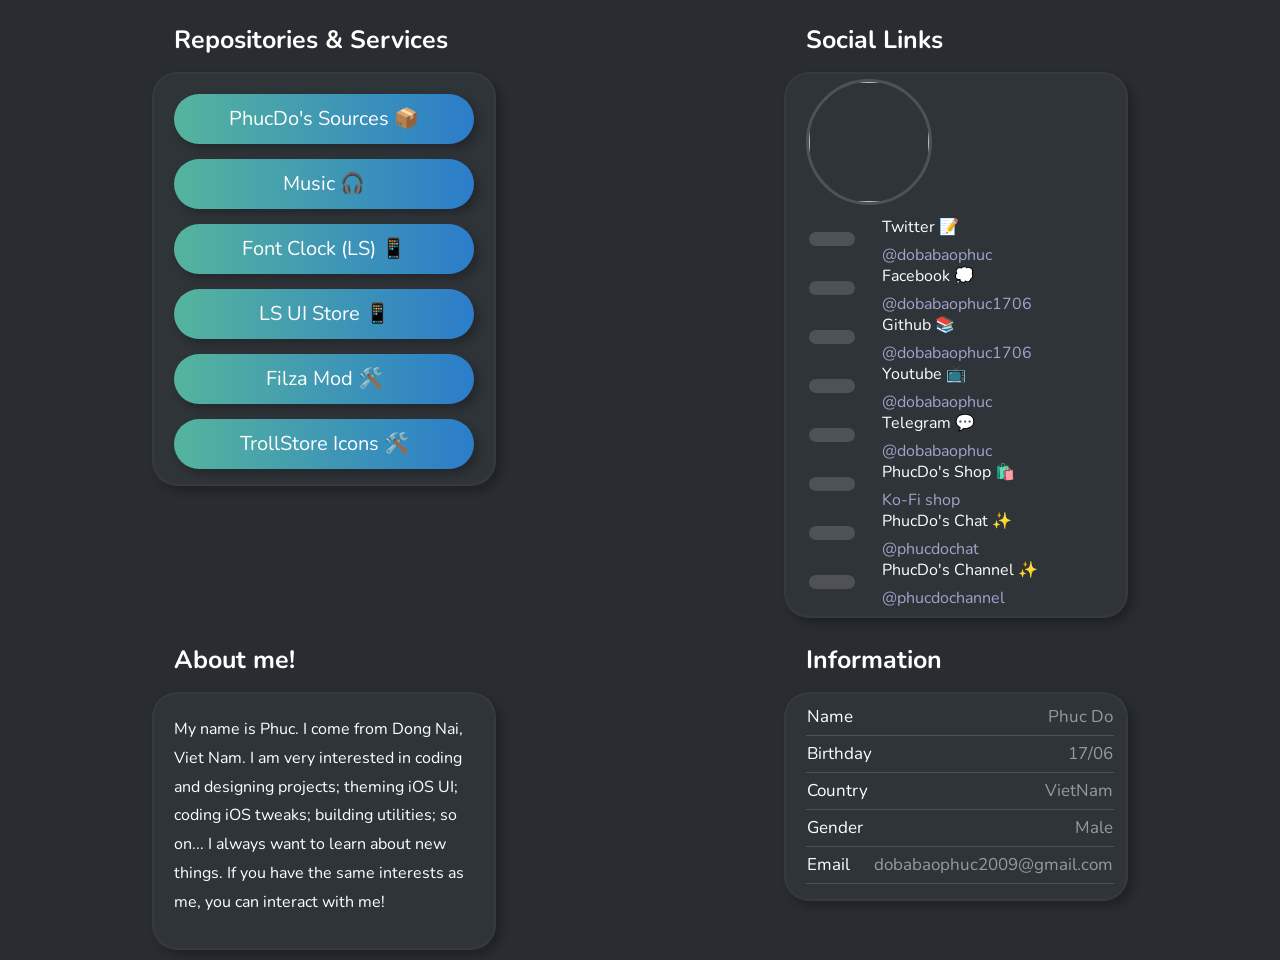
==== commit 777ff711: "Update" ====
--- a/index.html
+++ b/index.html
@@ -1,429 +1,220 @@
-
 <!DOCTYPE html>
 <html>
-
 <head>
-    <meta charset="utf-8">
-    <title>Phuc Do ✨</title>
-    <link rel="icon" href="./assets/images/favicon.png" class="next-head" />
+  <title>Phuc Do ✨</title>
+    <link rel="icon" href="https://github.com/dobabaophuc1706.png" class="next-head" />
     <meta name="viewport" content="width=device-width, initial-scale=1">
+    <link rel="stylesheet" type="text/css" href="./assets/css/stylesheet.css">
     <link href="https://fonts.googleapis.com/css?family=Nunito:200,200i,300,300i,400,400i,600,600i,700,700i,800,800i,900,900i" rel="stylesheet">
-<style>
-
-* {
-  font-family: 'Nunito';
-  src: url("./assets/fonts/nunito.woff2") format('woff2'),
-    url('./assetsfonts/nunito.woff') format('woff');
-  color: white;
-}
-
-body {
-  background-color: #292C30;
-}
-
-a {
-  text-decoration: none;
-}
-
-/*Wrapper*/
-.wrapper {
-  position: absolute;
-  width: calc(100% - 10px);
-  text-align: center;
-  max-width: 850px;
-  top: 50%;
-  left: 50%;
-  -ms-transform: translate(-50%, -50%);
-  transform: translate(-50%, -50%);
-}
-
-/* Columns */
-.column {
-    float: left;
-    width: 50%;
-}
-
-/* Responsive layout - Single Column on Mobile */
-@media screen and (max-width: 850px) {
-    .column {
-        width: 100%;
-    }
-    .wrapper {
-      top: 0;
-      -ms-transform: translate(-50%, 0);
-      transform: translate(-50%, 0);
-    }
-}
-
-
-
-/*Subtitles above boxes*/
-.subtitle {
-  font-size: 20pt;
-  font-weight: bold;
-  text-align: center;
-  padding-top: 15px;
-  padding-bottom: 15px;
-}
-
-h1 {
-  font-size: 25px;
-  font-weight: bold;
-  margin-top: 0;
-}
-h2 {
-  font-size: 20px;
-  font-weight: normal;
-  margin: 0;
-}
-
-.bigbox {
-  background: #2F3439;
-  box-shadow: 5px 5px 10px rgba(0, 0, 0, 0.25);
-  text-align: left;
-  border-radius: 25px;
-  padding: 20px;
-  margin-left: auto;
-  margin-right: auto;
-  margin-bottom: 10px;
-  width: calc(100% - 70px);
-  max-width: 350px;
-  line-height: 1.5;
-  border-style: solid;
-  border-color: rgba(255, 255, 255, 0.03);
-  border-width: 2px;
-}
-
-/* Button */
-.button {
-  background: linear-gradient(to right, #55B49D , #2B7DCA);
-  box-shadow: 5px 5px 10px rgba(0, 0, 0, 0.25);
-  text-align: center;
-  border-radius: 25px;
-  padding-left: 10px;
-  padding-right: 10px;
-  color:white;
-  font-size: 14pt;
-  max-height: 50px;
-  line-height: 50px;
-  transition: all 0.3s ease;
-  -webkit-transition: all 0.3s ease;
-  -moz-transition: all 0.3s ease;
-  -o-transition: all 0.3s ease;
-  -ms-transition: all 0.3s ease;
-}
-.button:hover {
-  filter: hue-rotate(90deg);
-  font-size: 16pt;
-}
-
-.twitter {
-  width: 70px;
-  margin-right: 20px;
-}
-
-.packageicon {
-  width: 37px;
-  height: 37px;
-  transition: all 0.3s ease;
-  -webkit-transition: all 0.3s ease;
-  -moz-transition: all 0.3s ease;
-  -o-transition: all 0.3s ease;
-  -ms-transition: all 0.3s ease;
-}
-.packageBox:hover .packageicon {
-  width: 57px;
-  height: 57px;
-}
-
-.packageIconHolder {
-  width: 37px;
-  height: 37px;
-  padding: 10px;
-  border-radius: 15px;
-  left: 16px;
-  top: 14px;
-  z-index: 0;
-  transition: all 0.3s ease;
-  -webkit-transition: all 0.3s ease;
-  -moz-transition: all 0.3s ease;
-  -o-transition: all 0.3s ease;
-  -ms-transition: all 0.3s ease;
-  position: absolute;
-}
-.packageBox:hover .packageIconHolder {
-  padding: 55px;
-  left: -35px;
-  top: -41px;
-  width: 500px;
-  height: 300px;
-}
-
-.packageContentHolder {
-  position: absolute;
-  left: 110px;
-  top: 16px;
-  max-width: 290px;
-  overflow: hidden;
-  max-height: 80px;
-  overflow: hidden;
-  transition: all 0.3s ease;
-  -webkit-transition: all 0.3s ease;
-  -moz-transition: all 0.3s ease;
-  -o-transition: all 0.3s ease;
-  -ms-transition: all 0.3s ease;
-}
-.packageBox:hover .packageContentHolder {
-  top: 15px;
-}
-
-.packageTitle {
-  font-weight: bold;
-  font-size: 14pt;
-  transition: all 0.3s ease;
-  -webkit-transition: all 0.3s ease;
-  -moz-transition: all 0.3s ease;
-  -o-transition: all 0.3s ease;
-  -ms-transition: all 0.3s ease;
-}
-.packageBox:hover .packageTitle {
-  font-size: 16pt;
-}
-
-.packageDescription, .packageGreyDescription {
-  font-weight: normal;
-  font-size: 12.5pt;
-}
-.packageGreyDescription {
-  color: rgba(255,255,255,.6)
-}
-
-.packageBox {
-  background: #2F3439;
-  box-shadow: 5px 5px 10px rgba(0, 0, 0, 0.25);
-  text-align: left;
-  color: white;
-  border-radius: 25px;
-  padding: 15px;
-  line-height: 1.5;
-  border-style: solid;
-  border-color: rgba(255, 255, 255, 0.03);
-  border-width: 2px;
-  color: white;
-  margin-left: auto;
-  margin-right: auto;
-  margin-bottom: 15px;
-  min-height: 55px;
-  max-height: 55px;
-  width: calc(100% - 60px);
-  max-width: 350px;
-  overflow-x: hidden;
-  overflow-y: hidden;
-  position: relative;
-  transition: all 0.3s ease;
-  -webkit-transition: all 0.3s ease;
-  -moz-transition: all 0.3s ease;
-  -o-transition: all 0.3s ease;
-  -ms-transition: all 0.3s ease;
-}
-
-p {
-  font-size: 12.5pt;
-}
-
-</style>
-
+<head>
 <body>
-
-  <div class="wrapper">
-
-    <div class="column">
-      <div class="subtitle">PhucDo's Repository</div>
-
-      <a href="misaka://addrepo=https://phucdo-repo.pages.dev/repo.json">
-        <div class="packageBox">
-          <div class="packageIconHolder" style="background: linear-gradient(to right, #f4c3f3 , #fc69fa)">
-            <img src="./assets/images/repo.png" class="packageicon";>
-          </div>
-          <div class="packageContentHolder">
-            <span class="packageTitle">Add to Misaka</span>
-            <br><span class="packageDescription">PhucDo 3.0 ✨</span>
-          </div>
-        </div>
+  <div class=column>
+  <div class="subtitle">Repositories & Services</div>
+  <div class="bigbox">
+
+  <div class="links" id="links"></div>
+    <a id="linkButton" href="https://repo.phucdo.xyz"><div class="button">PhucDo's Sources 📦</div></a>
+
+  <div class="links" id="links"></div>
+    <a id="linkButton" href="https://phucdo.pages.dev/music/"><div class="button">Music 🎧</div></a>
+
+  <div class="links" id="links"></div>
+    <a id="linkButton" href="https://github.com/dobabaophuc1706/Font-Clock"><div class="button">Font Clock (LS) 📱</div></a>
+
+  <div class="links" id="links"></div>
+    <a id="linkButton" href="https://github.com/dobabaophuc1706/LS-UI-Store"><div class="button">LS UI Store 📱</div></a>
+
+  <div class="links" id="links"></div>
+    <a id="linkButton" href="https://github.com/dobabaophuc1706/FilzaMod/releases"><div class="button">Filza Mod 🛠️</div></a>
+
+  <div class="links" id="links"></div>
+    <a id="linkButton" href="https://github.com/dobabaophuc1706/dobabaophuc1706/releases/latest"><div class="button">TrollStore Icons 🛠️</div></a>
+
+  </div></div><div class=column>
+  <div class="subtitle">Social Links</div>
+  <div class="bigbox">
+      <img src="https://github.com/dobabaophuc1706.png" class="phucdo";> 
+      <a id="socialLinks" href="https://x.com/dobabaophuc">
+      <table style="margin-bottom: -15px;">
+        <tr>
+          <th><img id="twitter" class="social"></th>
+          <th>
+            <table>
+                <tr>
+                  <th><span style="font-weight: normal; color: rgba(255,255,255,1)">Twitter 📝</span></th>
+                </tr>
+                <tr>
+                  <th><span style="font-weight: normal; color: rgba(200,200,255,0.75)">@dobabaophuc</span><th>
+                </tr>
+              </table>
+            </th>
+        </tr>
+      </table>
+      </a>
+      <a id="socialLinks" href="https://fb.com/dobabaophuc1706">
+        <table style="margin-bottom: -15px;">
+          <tr>
+            <th><img id="facebook" class="social"></th>
+            <th>
+              <table>
+                  <tr>
+                    <th><span style="font-weight: normal; color: rgba(255,255,255,1)">Facebook 💭</span></th>
+                  </tr>
+                  <tr>
+                    <th><span style="font-weight: normal; color: rgba(200,200,255,0.75)">@dobabaophuc1706</span><th>
+                  </tr>
+                </table>
+              </th>
+          </tr>
+        </table>
         </a>
-
-        <a href="sileo://source/https://phucdorepo.pages.dev/repo/">
-          <div class="packageBox">
-            <div class="packageIconHolder" style="background: linear-gradient(to right, #09abaf , #2cd3c7)">
-              <img src="./assets/images/repo.png" class="packageicon";>
-            </div>
-            <div class="packageContentHolder">
-              <span class="packageTitle">Add to Sileo</span>
-              <br><span class="packageDescription">PhucDo's Repo ✨</span>
-            </div>
-          </div>
-          </a>
-
-          <div class="subtitle">Tweaks</div>
-
-        <a href="https://github.com/dobabaophuc1706/Font-Clock">
-          <div class="packageBox">
-            <div class="packageIconHolder" style="background: linear-gradient(to right, #f36d18 , #feb033)">
-              <img src="./assets/images/font.png" class="packageicon";>
-            </div>
-            <div class="packageContentHolder">
-              <span class="packageTitle">Font Clock (LS)</span>
-              <br><span class="packageDescription">Phuc Do ✨</span>
-            </div>
-          </div>
+      </a>
+      <a id="socialLinks" href="https://github.com/dobabaophuc1706">
+        <table style="margin-bottom: -15px;">
+          <tr>
+            <th><img id="github" class="social"></th>
+            <th>
+              <table>
+                  <tr>
+                    <th><span style="font-weight: normal; color: rgba(255,255,255,1)">Github 📚</span></th>
+                  </tr>
+                  <tr>
+                    <th><span style="font-weight: normal; color: rgba(200,200,255,0.75)">@dobabaophuc1706</span><th>
+                  </tr>
+                </table>
+              </th>
+          </tr>
+        </table>
         </a>
-
-        <a href="https://github.com/dobabaophuc1706/LS-UI-Store">
-          <div class="packageBox">
-            <div class="packageIconHolder" style="background: linear-gradient(to right, #f36d18 , #feb033)">
-              <img src="./assets/images/lsui.png" class="packageicon";>
-            </div>
-            <div class="packageContentHolder">
-              <span class="packageTitle">LS UI Store</span>
-              <br><span class="packageDescription">Phuc Do ✨</span>
-            </div>
-          </div>
-        </a>
-
-        <a href="https://github.com/dobabaophuc1706/FilzaMod/releases">
-          <div class="packageBox">
-            <div class="packageIconHolder" style="background: linear-gradient(to right, #0194fe , #00ceff)">
-              <img src="./assets/images/filza.png" class="packageicon";>
-            </div>
-            <div class="packageContentHolder">
-              <span class="packageTitle">Filza Mod</span>
-              <br><span class="packageDescription">Phuc Do ✨</span>
-            </div>
-          </div>
-        </a>
-
-        <a href="https://github.com/dobabaophuc1706/dobabaophuc1706/tree/main/TrollStore%20icons">
-          <div class="packageBox">
-            <div class="packageIconHolder" style="background: linear-gradient(to right, #0194fe , #00ceff)">
-              <img src="./assets/images/trollstore.png" class="packageicon";>
-            </div>
-            <div class="packageContentHolder">
-              <span class="packageTitle">TrollStore Icons</span>
-              <br><span class="packageDescription">Phuc Do ✨</span>
-            </div>
-          </div>
-        </a>
-
-        <a href="https://phucdo.pages.dev/music/">
-          <div class="packageBox">
-            <div class="packageIconHolder" style="background: linear-gradient(to right, #f2294a , #fe5f86)">
-              <img src="./assets/images/music.png" class="packageicon";>
-            </div>
-            <div class="packageContentHolder">
-              <span class="packageTitle">Music</span>
-              <br><span class="packageDescription">Phuc Do ✨</span>
-            </div>
-          </div>
-        </a>
-
-        <div class="subtitle">Download (via TrollStore)</div>
-
-        <a href="apple-magnifier://install?url=https://github.com/straight-tamago/misaka/releases/download/8.2.4/misaka-v8.2.4.ipa">
-          <div class="packageBox">
-            <div class="packageIconHolder" style="background: linear-gradient(to right, #f4c3f3 , #fc69fa)">
-              <img src="./assets/images/repo.png" class="packageicon";>
-            </div>
-            <div class="packageContentHolder">
-              <span class="packageTitle">Misaka</span>
-              <br><span class="packageDescription">v8.2.4</span>
-            </div>
-          </div>
-        </a>
-
-        <a href="apple-magnifier://install?url=https://github.com/sourcelocation/TrollTools/releases/download/3.0/TrollTools.tipa">
-          <div class="packageBox">
-            <div class="packageIconHolder" style="background: linear-gradient(to right, #196ff1 , #13c3fb)">
-              <img src="./assets/images/apps.png" class="packageicon";>
-            </div>
-            <div class="packageContentHolder">
-              <span class="packageTitle">TrollTools</span>
-              <br><span class="packageDescription">v3.0</span>
-            </div>
-          </div>
-        </a>
-
-        <a href="apple-magnifier://install?url=https://github.com/roothide/Bootstrap/releases/download/1.2.1/Bootstrap.tipa">
-          <div class="packageBox">
-            <div class="packageIconHolder" style="background: linear-gradient(to right, #196ff1 , #13c3fb)">
-              <img src="./assets/images/apps.png" class="packageicon";>
-            </div>
-            <div class="packageContentHolder">
-              <span class="packageTitle">Bootstrap</span>
-              <br><span class="packageDescription">v1.2.1</span>
-            </div>
-          </div>
-        </a>
-
-        <a href="apple-magnifier://install?url=https://github.com/mineek/Serotonin/releases/download/1.2.1/Serotonin.tipa">
-          <div class="packageBox">
-            <div class="packageIconHolder" style="background: linear-gradient(to right, #196ff1 , #13c3fb)">
-              <img src="./assets/images/apps.png" class="packageicon";>
-            </div>
-            <div class="packageContentHolder">
-              <span class="packageTitle">Serotonin</span>
-              <br><span class="packageDescription">v1.2.1</span>
-            </div>
-          </div>
-        </a>
-        
-        <div class="subtitle">Social Links</div>
-
-        <a href="https://x.com/dobabaophuc">
-          <div class="packageBox">
-            <div class="packageIconHolder" style="background: linear-gradient(to right, #55ACEF , #0A76E7)">
-              <img src="./assets/images/twitter.png" class="packageicon";>
-            </div>
-            <div class="packageContentHolder">
-              <span class="packageTitle">Twitter</span>
-              <br><span class="packageDescription">Phuc Do ✨</span>
-            </div>
-          </div>
-        </a>
-
-        <a href="https://t.me/dobabaophuc">
-          <div class="packageBox">
-            <div class="packageIconHolder" style="background: linear-gradient(to right, #55ACEF , #0A76E7)">
-              <img src="./assets/images/telegram.png" class="packageicon";>
-            </div>
-            <div class="packageContentHolder">
-              <span class="packageTitle">Telegram</span>
-              <br><span class="packageDescription">Phuc Do ✨</span>
-            </div>
-          </div>
-        </a>
-
-        <a href="https://github.com/dobabaophuc1706">
-          <div class="packageBox">
-            <div class="packageIconHolder" style="background: linear-gradient(to right, #822bf8 , #a45efa)">
-              <img src="./assets/images/github.png" class="packageicon";>
-            </div>
-            <div class="packageContentHolder">
-              <span class="packageTitle">Github</span>
-              <br><span class="packageDescription">Phuc Do</span>
-            </div>
-          </div>
-        </a>
-
-        <a href="https://www.youtube.com/channel/UCB5ZQyTwXWkXCg0PFtH3zMQ">
-          <div class="packageBox">
-            <div class="packageIconHolder" style="background: linear-gradient(to right, #bf2b28 , #fd403e)">
-              <img src="./assets/images/youtube.png" class="packageicon";>
-            </div>
-            <div class="packageContentHolder">
-              <span class="packageTitle">Youtube</span>
-              <br><span class="packageDescription">Phuc Do ✨</span>
-            </div>
-          </div>
-        </a>
-    </div>
+      </a>
+      <a id="socialLinks" href="https://www.youtube.com/channel/UCB5ZQyTwXWkXCg0PFtH3zMQ">
+        <table style="margin-bottom: -15px;">
+          <tr>
+            <th><img id="youtube" class="social"></th>
+            <th>
+              <table>
+                  <tr>
+                    <th><span style="font-weight: normal; color: rgba(255,255,255,1)">Youtube 📺</span></th>
+                  </tr>
+                  <tr>
+                    <th><span style="font-weight: normal; color: rgba(200,200,255,0.75)">@dobabaophuc</span><th>
+                  </tr>
+                </table>
+              </th>
+          </tr>
+        </table>
+      </a>
+      <a id="socialLinks" href="https://t.me/dobabaophuc">
+        <table style="margin-bottom: -15px;">
+          <tr>
+            <th><img id="telegram" class="social"></th>
+            <th>
+              <table>
+                  <tr>
+                    <th><span style="font-weight: normal; color: rgba(255,255,255,1)">Telegram 💬</span></th>
+                  </tr>
+                  <tr>
+                    <th><span style="font-weight: normal; color: rgba(200,200,255,0.75)">@dobabaophuc</span><th>
+                  </tr>
+                </table>
+              </th>
+          </tr>
+        </table>
+      </a>
+      <a id="socialLinks" href="https://ko-fi.com/dobabaophuc/shop">
+        <table style="margin-bottom: -15px;">
+          <tr>
+            <th><img id="youtube" class="social"></th>
+            <th>
+              <table>
+                  <tr>
+                    <th><span style="font-weight: normal; color: rgba(255,255,255,1)">PhucDo's Shop 🛍️</span></th>
+                  </tr>
+                  <tr>
+                    <th><span style="font-weight: normal; color: rgba(200,200,255,0.75)">Ko-Fi shop</span><th>
+                  </tr>
+                </table>
+              </th>
+          </tr>
+        </table>
+      </a>
+      <a id="socialLinks" href="https://t.me/phucdochat">
+        <table style="margin-bottom: -15px;">
+          <tr>
+            <th><img id="telegram" class="social"></th>
+            <th>
+              <table>
+                  <tr>
+                    <th><span style="font-weight: normal; color: rgba(255,255,255,1)">PhucDo's Chat ✨</span></th>
+                  </tr>
+                  <tr>
+                    <th><span style="font-weight: normal; color: rgba(200,200,255,0.75)">@phucdochat</span><th>
+                  </tr>
+                </table>
+              </th>
+          </tr>
+        </table>
+      </a>
+      <a id="socialLinks" href="https://t.me/phucdochannel">
+        <table style="margin-bottom: -15px;">
+          <tr>
+            <th><img id="telegram" class="social"></th>
+            <th>
+              <table>
+                  <tr>
+                    <th><span style="font-weight: normal; color: rgba(255,255,255,1)">PhucDo's Channel ✨</span></th>
+                  </tr>
+                  <tr>
+                    <th><span style="font-weight: normal; color: rgba(200,200,255,0.75)">@phucdochannel</span><th>
+                  </tr>
+                </table>
+              </th>
+          </tr>
+        </table>
+      </a>
+
+  </div></div><div class=column>
+  <div class="subtitle">About me!</div>
+  <div class="bigbox">
+    
+    <p></p><span style="line-height:1.8;">My name is Phuc. I come from Dong Nai, Viet Nam. I am very interested in coding and designing projects; theming iOS UI; coding iOS tweaks; building utilities; so on... I always want to learn about new things. If you have the same interests as me, you can interact with me!</p>
+
+  </div></div><div class=column>
+  <div class="subtitle">Information</div>
+  <div class="bigbox">
+    <table width=100% style="border-collapse:collapse">
+            <tr>
+                <td class="info_table_row_b">Name</td>
+                <td class="info_table_row">Phuc Do</td>
+            </tr>
+            <tr>
+                <td class="info_table_row_b">Birthday</td>
+                <td class="info_table_row">17/06</td>
+            </tr>
+            <tr>
+                <td class="info_table_row_b">Country</td>
+                <td class="info_table_row">VietNam</td>
+            </tr>
+            <tr>
+                <td class="info_table_row_b">Gender</td>
+                <td class="info_table_row">Male</td>
+            </tr>
+            <tr>
+                <td class="info_table_row_b">Email</td>
+                <td class="info_table_row">dobabaophuc2009@gmail.com</td>
+            </tr>
+    </table>
+  </div></div>
+  <head>
+    <script src="../assets/global.js"></script>
+    <script src='https://storage.ko-fi.com/cdn/scripts/overlay-widget.js'></script>
+<script>
+  kofiWidgetOverlay.draw('dobabaophuc', {
+    'type': 'floating-chat',
+    'floating-chat.donateButton.text': 'Donate',
+    'floating-chat.donateButton.background-color': '#d9534f',
+    'floating-chat.donateButton.text-color': '#fff'
+  });
+</script>
+  </head>
 </body>
--- a/assets/css/stylesheet.css
+++ b/assets/css/stylesheet.css
@@ -0,0 +1,243 @@
+body {
+  background-color: #292C30;
+}
+
+* {
+  color: white;
+  font-family: 'Nunito', sans-serif;
+}
+
+/* Columns */
+.column {
+    float: left;
+    width: 50%;
+}
+/* Responsive layout - Single Column on Mobile */
+@media screen and (max-width: 800px) {
+    .column {
+        width: 100%;
+    }
+}
+
+/* Clear floats after the columns */
+.row:after {
+    content: "";
+    display: table;
+    clear: both;
+}
+
+/*Wrapper*/
+.wrapper {
+  width: 100%;
+  max-width: 750px;
+  margin-left: auto;
+  margin-right: auto;
+}
+
+/*Subtitles above boxes*/
+.subtitle {
+  font-size: 25px;
+  font-weight: bold;
+  text-align: left;
+  margin-left: auto;
+  margin-right: auto;
+  padding-top: 15px;
+  padding-bottom: 15px;
+  width: 300px;
+}
+
+h1 {
+  font-size: 25px;
+  font-weight: bold;
+  line-height: 1.0;
+}
+h2 {
+  font-size: 20px;
+  font-weight: normal;
+  line-height: 1.0;
+}
+
+/*Box*/
+.bigbox {
+  background: #2F3439;
+  box-shadow: 5px 5px 10px rgba(0, 0, 0, 0.25);
+  text-align: left;
+  border-radius: 25px;
+  padding-top: 5px;
+  padding-left: 20px;
+  padding-right: 20px;
+  padding-bottom: 15px;
+  margin-left: auto;
+  margin-right: auto;
+  margin-bottom: 10px;
+  width: 300px;
+  line-height: 1.5;
+  border-style: solid;
+  border-color: rgba(255, 255, 255, 0.03);
+  border-width: 2px;
+}
+
+.links {
+  overflow: auto;
+  white-space: nowrap;
+  margin-bottom: 15px;
+}
+
+.screenshot {
+  width: 150px;
+  padding-right: 5px;
+  border-radius: 10px;
+}
+
+hr {
+  opacity: 0.25
+}
+
+::-webkit-scrollbar {
+  width: 9px;
+  height: 9px;
+}
+::-webkit-scrollbar-track {
+    background: rgba(255,255,255,0.08);
+    border-radius: 10px;
+}
+::-webkit-scrollbar-thumb {
+    background: rgba(255,255,255,0.20);
+    border-radius: 10px;
+}
+::-webkit-scrollbar-thumb:hover {
+    background: rgba(255,255,255,0.25);;
+}
+
+/* Unvisited Link */
+a:link, a:visited {
+  color: #87a3ff;
+  text-decoration: none;
+}
+/* Selected Link */
+a:active, a:hover {
+  color: hotpink;
+  text-decoration: none;
+}
+
+/* Button */
+.button {
+  background: linear-gradient(to right, #55B49D , #2B7DCA);
+  box-shadow: 5px 5px 10px rgba(0, 0, 0, 0.25);
+  text-align: center;
+  border-radius: 25px;
+  padding: 10px;
+  font-size: 20px;
+  -webkit-transition: padding 0.5s ease; /*For Safari*/
+  transition: padding 0.25s ease;
+  transition: 0.25s;
+}
+/* Button Hover Effetcs */
+.button:hover {
+  filter: hue-rotate(90deg);
+  font-size: 23px;
+  padding: 8px;
+}
+
+.social {
+  width: 32px;
+  border-radius: 500px;
+  margin-right: 20px;
+  border-style: solid;
+  border-color: rgba(255,255,255,0.15);
+  border-width: 7px;
+}
+
+.phucdo {
+  width: 120px;
+  height: 120px;
+  border-radius: 500px;
+  margin-right: 20px;
+  border-style: solid;
+  border-color: rgba(255,255,255,0.15);
+  border-width: 3px;
+  text-align: center;
+}
+
+.info_table_row {
+  font-size: 17px;
+  border-bottom: 1px solid rgba(255,255,255,0.15);
+  line-height: 2;
+  color:rgba(255,255,255,0.5);
+  text-align: right;
+}
+
+.info_table_row_b {
+  font-size: 17px;
+  border-bottom: 1px solid rgba(255,255,255,0.15);
+  line-height: 2;
+}
+
+
+.warningIcon {
+  background-image: url("../../depiction/sileo.png");
+  background-size: cover;
+  background-repeat: no-repeat;
+  top: 50%;
+  transform: translateY(-50%);
+  left: 25px;
+  position: absolute;
+  width: 100px;
+  height: 100px;
+}
+.warningIcon img {
+  position: absolute;
+  width: 60px;
+  height: 60px;
+  bottom: -20px;
+  right: -20px;
+}
+
+#sileod {
+  padding-left: 160px;
+  position: absolute;
+  top: 50%;
+  left: 50%;
+  -ms-transform: translate(-50%, -50%);
+  transform: translate(-50%, -50%);
+  box-sizing: border-box;
+  width: calc(100% - 40px);
+  max-width: 800px;
+}
+#sileod h1 {
+  font-size: 21pt;
+}
+#sileod h2 {
+  font-size: 16pt;
+  font-weight: bold;
+}
+#sileod p {
+  font-size: 12.5pt;
+}
+
+.popupWrapper {
+	background-color: rgba(0,0,0,.4);
+  position: fixed;
+	top: 0;
+	left: 0;
+	min-width: 100%;
+	min-height: 100%;
+	z-index: 1000;
+}
+
+.wrapper {
+  filter: blur(15px);
+}
+
+@media screen and (max-width: 600px) {
+  .warningIcon {
+    top: 25px;
+    left: 50%;
+    -ms-transform: translateX(-50%);
+    transform: translateX(-50%);
+  }
+  #sileod {
+    padding-left: 20px;
+    padding-top: 150px;
+  }
+}
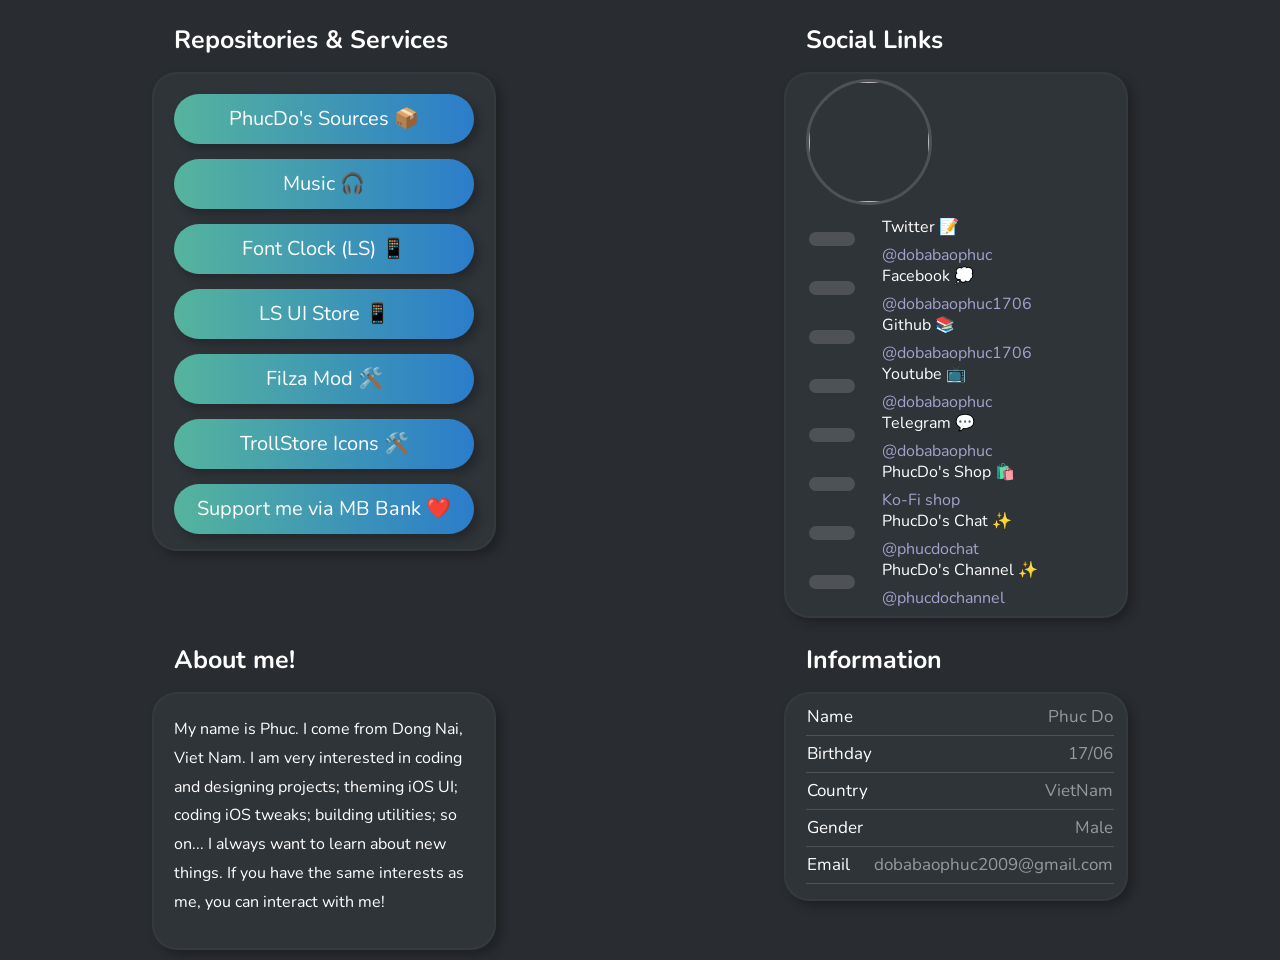
==== commit 28b54434: "Update" ====
--- a/index.html
+++ b/index.html
@@ -13,7 +13,7 @@
   <div class="bigbox">
 
   <div class="links" id="links"></div>
-    <a id="linkButton" href="https://repo.phucdo.xyz"><div class="button">PhucDo's Sources 📦</div></a>
+    <a id="linkButton" href="https://dobabaophuc1706.github.io/repo"><div class="button">PhucDo's Sources 📦</div></a>
 
   <div class="links" id="links"></div>
     <a id="linkButton" href="https://phucdo.pages.dev/music/"><div class="button">Music 🎧</div></a>
@@ -29,6 +29,9 @@
 
   <div class="links" id="links"></div>
     <a id="linkButton" href="https://github.com/dobabaophuc1706/dobabaophuc1706/releases/latest"><div class="button">TrollStore Icons 🛠️</div></a>
+    
+  <div class="links" id="links"></div>
+    <a id="linkButton" href="https://raw.githubusercontent.com/dobabaophuc1706/dobabaophuc1706/main/README/MB.png"><div class="button">Support me via MB Bank ❤️</div></a>
 
   </div></div><div class=column>
   <div class="subtitle">Social Links</div>
